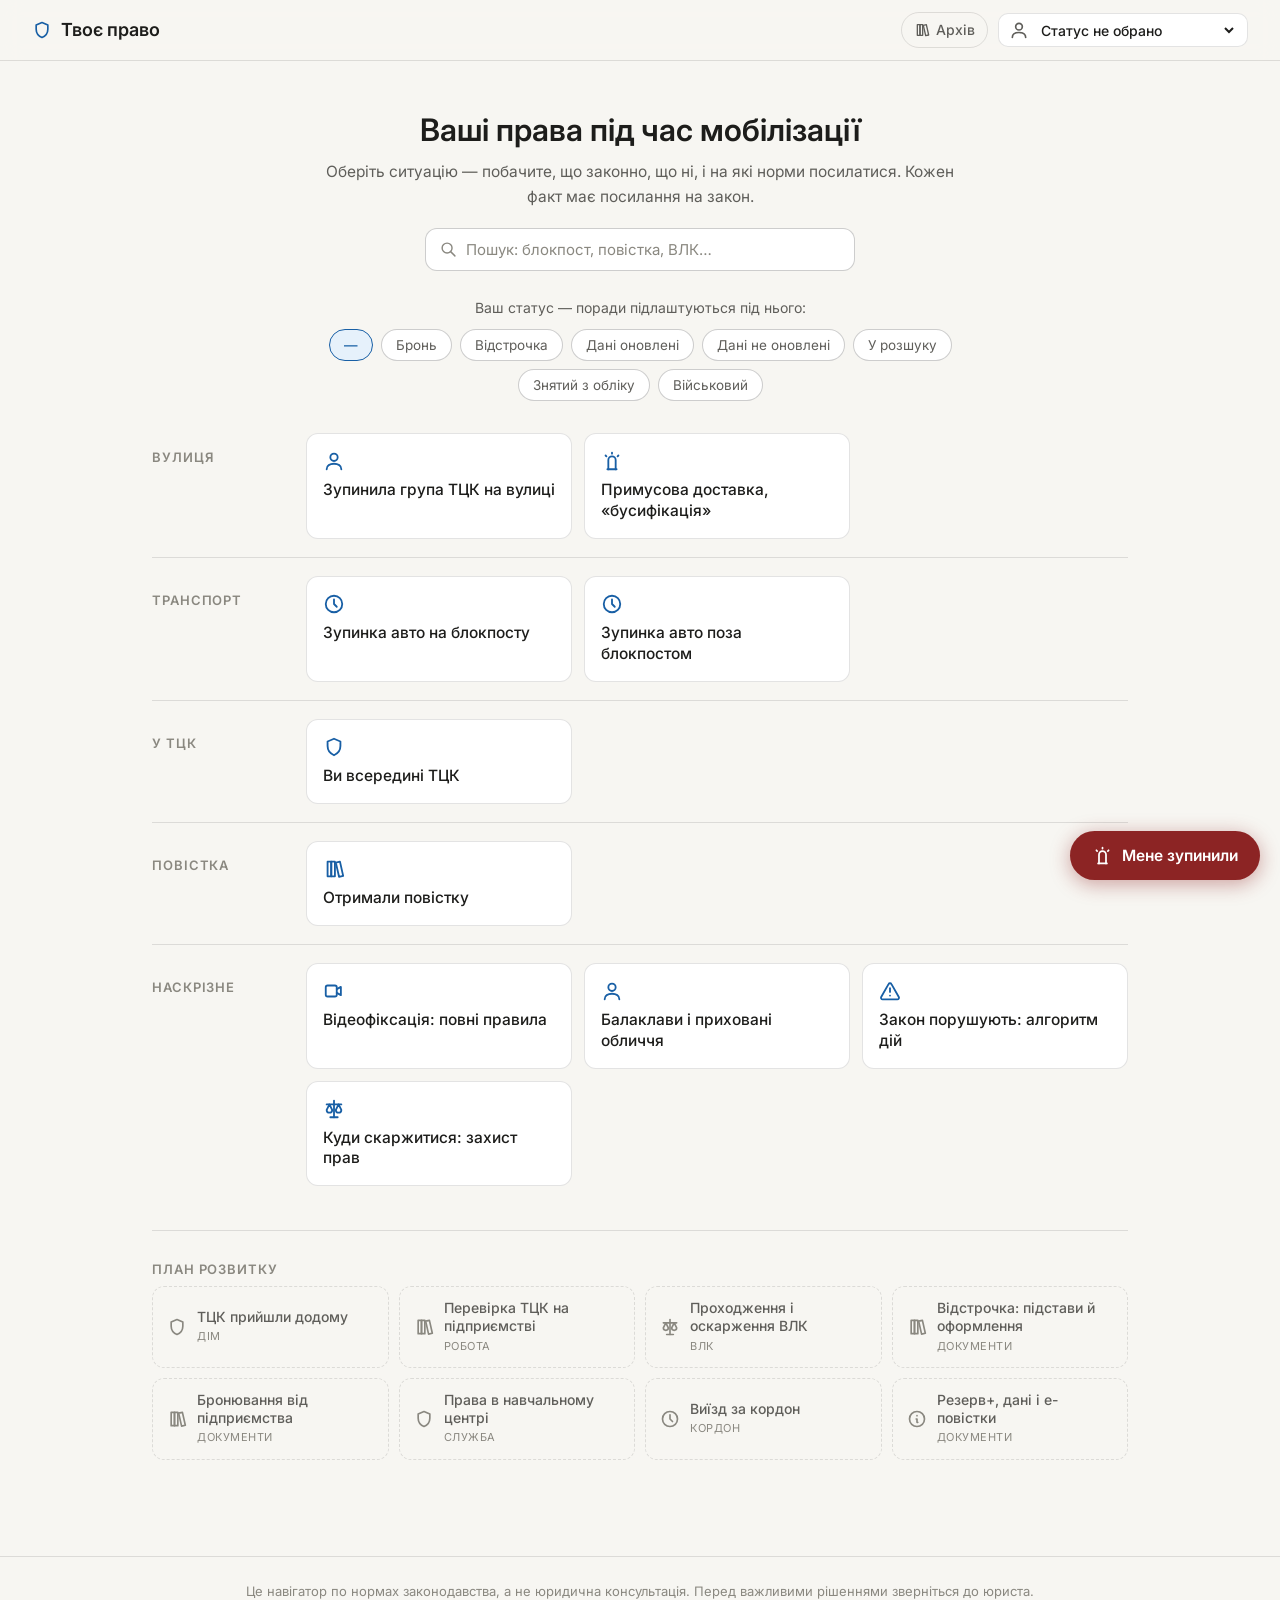
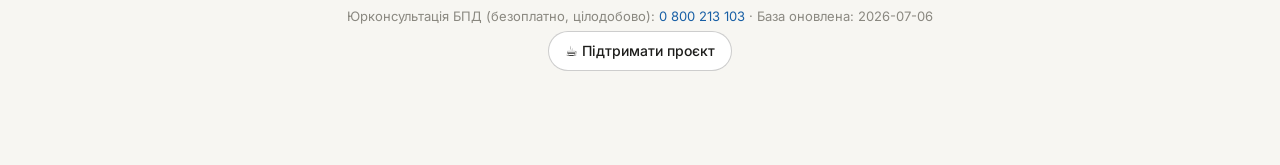
==== index.html @ 03605ffe "Add TCC-crimes / political-cases evidence archive New "Архів" section for documenting alleged TCC cr" ====
<!DOCTYPE html>
<html lang="uk">
<head>
<meta charset="UTF-8">
<meta name="viewport" content="width=device-width, initial-scale=1.0">
<title>Твоє право — ваші права під час мобілізації</title>
<meta name="description" content="Навігатор по правах під час мобілізації: що законно, що ні — з посиланнями на норми законодавства України.">
<link rel="canonical" href="https://tvoepravo.org.ua/">

<!-- Прев'ю для соцмереж (Threads, Telegram, Facebook) -->
<meta property="og:type" content="website">
<meta property="og:site_name" content="Твоє право">
<meta property="og:title" content="Твоє право — ваші права під час мобілізації">
<meta property="og:description" content="Що законно, а що ні під час мобілізації — з посиланнями на норми. Обери свою ситуацію.">
<meta property="og:url" content="https://tvoepravo.org.ua/">
<meta property="og:image" content="https://tvoepravo.org.ua/og-cover.png">
<meta property="og:locale" content="uk_UA">
<meta name="twitter:card" content="summary_large_image">
<meta name="twitter:title" content="Твоє право — ваші права під час мобілізації">
<meta name="twitter:description" content="Що законно, а що ні під час мобілізації — з посиланнями на норми. Обери свою ситуацію.">
<meta name="twitter:image" content="https://tvoepravo.org.ua/og-cover.png">

<meta name="theme-color" content="#f7f6f2" media="(prefers-color-scheme: light)">
<meta name="theme-color" content="#161614" media="(prefers-color-scheme: dark)">
<link rel="icon" href="data:image/svg+xml,%3Csvg xmlns='http://www.w3.org/2000/svg' viewBox='0 0 24 24' fill='none' stroke='%23185fa5' stroke-width='2' stroke-linecap='round' stroke-linejoin='round'%3E%3Cpath d='M12 3l7 3v5c0 5-3.5 8.5-7 10-3.5-1.5-7-5-7-10V6l7-3z'/%3E%3C/svg%3E">

<link rel="preconnect" href="https://fonts.googleapis.com">
<link rel="preconnect" href="https://fonts.gstatic.com" crossorigin>
<link href="https://fonts.googleapis.com/css2?family=Inter:wght@400;500;600&display=swap&subset=cyrillic" rel="stylesheet">
<link rel="stylesheet" href="css/styles.css">
</head>
<body>

<svg style="display:none" xmlns="http://www.w3.org/2000/svg">
  <symbol id="i-shield" viewBox="0 0 24 24" fill="none" stroke="currentColor" stroke-width="2" stroke-linecap="round" stroke-linejoin="round"><path d="M12 3l7 3v5c0 5-3.5 8.5-7 10-3.5-1.5-7-5-7-10V6l7-3z"/></symbol>
  <symbol id="i-video" viewBox="0 0 24 24" fill="none" stroke="currentColor" stroke-width="2" stroke-linecap="round" stroke-linejoin="round"><path d="M15 10l4.5-2.5v9L15 14"/><rect x="3" y="6" width="12" height="12" rx="2"/></symbol>
  <symbol id="i-alert" viewBox="0 0 24 24" fill="none" stroke="currentColor" stroke-width="2" stroke-linecap="round" stroke-linejoin="round"><path d="M12 9v4"/><path d="M10.4 4.5l-8 14a1.8 1.8 0 0 0 1.6 2.7h16a1.8 1.8 0 0 0 1.6-2.7l-8-14a1.8 1.8 0 0 0-3.2 0z"/><path d="M12 17h.01"/></symbol>
  <symbol id="i-check" viewBox="0 0 24 24" fill="none" stroke="currentColor" stroke-width="2.4" stroke-linecap="round" stroke-linejoin="round"><path d="M5 13l4 4L19 7"/></symbol>
  <symbol id="i-ban" viewBox="0 0 24 24" fill="none" stroke="currentColor" stroke-width="2" stroke-linecap="round" stroke-linejoin="round"><circle cx="12" cy="12" r="9"/><path d="M5.6 5.6l12.8 12.8"/></symbol>
  <symbol id="i-phone" viewBox="0 0 24 24" fill="none" stroke="currentColor" stroke-width="2" stroke-linecap="round" stroke-linejoin="round"><path d="M5 4h4l2 5-2.5 1.5a11 11 0 0 0 5 5L15 13l5 2v4a2 2 0 0 1-2 2A16 16 0 0 1 3 6a2 2 0 0 1 2-2"/></symbol>
  <symbol id="i-search" viewBox="0 0 24 24" fill="none" stroke="currentColor" stroke-width="2" stroke-linecap="round" stroke-linejoin="round"><circle cx="10" cy="10" r="7"/><path d="M21 21l-6-6"/></symbol>
  <symbol id="i-external" viewBox="0 0 24 24" fill="none" stroke="currentColor" stroke-width="2" stroke-linecap="round" stroke-linejoin="round"><path d="M11 7H6a2 2 0 0 0-2 2v9a2 2 0 0 0 2 2h9a2 2 0 0 0 2-2v-5"/><path d="M10 14L20 4"/><path d="M15 4h5v5"/></symbol>
  <symbol id="i-back" viewBox="0 0 24 24" fill="none" stroke="currentColor" stroke-width="2" stroke-linecap="round" stroke-linejoin="round"><path d="M15 6l-6 6 6 6"/></symbol>
  <symbol id="i-scale" viewBox="0 0 24 24" fill="none" stroke="currentColor" stroke-width="2" stroke-linecap="round" stroke-linejoin="round"><path d="M12 3v18"/><path d="M8 21h8"/><path d="M4 7h16"/><path d="M7 7l-3 6a3 3 0 0 0 6 0L7 7z"/><path d="M17 7l-3 6a3 3 0 0 0 6 0l-3-6z"/></symbol>
  <symbol id="i-books" viewBox="0 0 24 24" fill="none" stroke="currentColor" stroke-width="2" stroke-linecap="round" stroke-linejoin="round"><path d="M5 4h4v16H5z"/><path d="M9 4h4v16H9z"/><path d="M14 5l4.5-1 3.5 15.5-4.5 1z"/></symbol>
  <symbol id="i-siren" viewBox="0 0 24 24" fill="none" stroke="currentColor" stroke-width="2" stroke-linecap="round" stroke-linejoin="round"><path d="M7 21h10"/><path d="M8 21V11a4 4 0 0 1 8 0v10"/><path d="M12 3v1"/><path d="M5 6l.9.9"/><path d="M19 6l-.9.9"/></symbol>
  <symbol id="i-user" viewBox="0 0 24 24" fill="none" stroke="currentColor" stroke-width="2" stroke-linecap="round" stroke-linejoin="round"><circle cx="12" cy="8" r="4"/><path d="M4 21c0-4 3.6-6 8-6s8 2 8 6"/></symbol>
  <symbol id="i-clock" viewBox="0 0 24 24" fill="none" stroke="currentColor" stroke-width="2" stroke-linecap="round" stroke-linejoin="round"><circle cx="12" cy="12" r="9"/><path d="M12 7v5l3 3"/></symbol>
  <symbol id="i-info" viewBox="0 0 24 24" fill="none" stroke="currentColor" stroke-width="2" stroke-linecap="round" stroke-linejoin="round"><circle cx="12" cy="12" r="9"/><path d="M12 8h.01"/><path d="M11 12h1v4h1"/></symbol>
  <symbol id="i-link" viewBox="0 0 24 24" fill="none" stroke="currentColor" stroke-width="2" stroke-linecap="round" stroke-linejoin="round"><path d="M9 15l6-6"/><path d="M11 6l1-1a4 4 0 0 1 6 6l-1 1"/><path d="M13 18l-1 1a4 4 0 0 1-6-6l1-1"/></symbol>
  <symbol id="i-lock" viewBox="0 0 24 24" fill="none" stroke="currentColor" stroke-width="2" stroke-linecap="round" stroke-linejoin="round"><rect x="5" y="11" width="14" height="10" rx="2"/><path d="M8 11V7a4 4 0 0 1 8 0v4"/></symbol>
</svg>

<header class="site-header">
  <a class="brand" href="#/">
    <svg class="icon accent"><use href="#i-shield"/></svg>
    <span>Твоє право</span>
  </a>
  <div class="header-controls">
    <a class="header-link" href="#/archive" title="Архів злочинів ТЦК і політичних справ">
      <svg class="icon"><use href="#i-books"/></svg>
      <span>Архів</span>
    </a>
    <label class="status-picker" title="Ваш статус впливає на поради">
      <svg class="icon"><use href="#i-user"/></svg>
      <select id="status-select" aria-label="Ваш статус"></select>
    </label>
  </div>
</header>

<main id="app" class="layout"></main>

<button id="panic-btn" class="panic-fab" aria-label="Мене зупинили зараз">
  <svg class="icon"><use href="#i-siren"/></svg>
  <span>Мене зупинили</span>
</button>

<div id="panic-overlay" class="panic-overlay" hidden></div>

<footer class="site-footer">
  <p>Це навігатор по нормах законодавства, а не юридична консультація. Перед важливими рішеннями зверніться до юриста.</p>
  <p>Юрконсультація БПД (безоплатно, цілодобово): <a href="tel:0800213103">0 800 213 103</a> · База оновлена: <span id="db-date"></span></p>
  <p class="footer-support">
    <a id="support-link" class="support-btn" href="#" target="_blank" rel="noopener" hidden>☕ Підтримати проєкт</a>
  </p>
</footer>

<script src="js/data.js"></script>
<script src="js/archive-data.js"></script>
<script src="js/archive.js"></script>
<script src="js/app.js"></script>
</body>
</html>
---- css/styles.css ----
/* ============ Токени ============ */
:root {
  --bg: #f7f6f2;
  --surface: #ffffff;
  --surface-2: #f1efe8;
  --text: #1d1d1b;
  --text-2: #5f5e5a;
  --muted: #8a8880;
  --border: rgba(29, 29, 27, 0.12);
  --border-strong: rgba(29, 29, 27, 0.22);

  --accent: #185fa5;
  --accent-bg: #e6f1fb;
  --accent-border: #b5d4f4;

  --ok: #0f6e56;
  --ok-bg: #e1f5ee;
  --ok-border: #9fe1cb;

  --danger: #a32d2d;
  --danger-strong: #8c2424;
  --danger-bg: #fcebeb;
  --danger-border: #f7c1c1;

  --warn: #854f0b;
  --warn-bg: #faeeda;
  --warn-border: #fac775;

  --radius: 12px;
  --radius-sm: 8px;
  --font: "Inter", -apple-system, "Segoe UI", system-ui, sans-serif;
  --mono: ui-monospace, "Cascadia Code", Consolas, monospace;
  --shadow: 0 1px 2px rgba(29,29,27,.05), 0 4px 16px rgba(29,29,27,.06);
}

@media (prefers-color-scheme: dark) {
  :root {
    --bg: #161614;
    --surface: #1f1f1d;
    --surface-2: #292927;
    --text: #f0efeb;
    --text-2: #b4b2a9;
    --muted: #8a8880;
    --border: rgba(240, 239, 235, 0.13);
    --border-strong: rgba(240, 239, 235, 0.26);

    --accent: #85b7eb;
    --accent-bg: #10375c;
    --accent-border: #185fa5;

    --ok: #9fe1cb;
    --ok-bg: #0b3e33;
    --ok-border: #0f6e56;

    --danger: #f0a3a3;
    --danger-strong: #f0baba;
    --danger-bg: #451818;
    --danger-border: #793030;

    --warn: #fac775;
    --warn-bg: #42300e;
    --warn-border: #854f0b;
    --shadow: none;
  }
}

* { box-sizing: border-box; }
html { scroll-behavior: smooth; }
body {
  margin: 0;
  background: var(--bg);
  color: var(--text);
  font-family: var(--font);
  font-size: 16px;
  line-height: 1.6;
  -webkit-font-smoothing: antialiased;
}
a { color: var(--accent); text-decoration: none; }
a:hover { text-decoration: underline; }
.icon { width: 20px; height: 20px; flex-shrink: 0; }
.icon.accent { color: var(--accent); }

/* ============ Шапка ============ */
.site-header {
  position: sticky; top: 0; z-index: 40;
  display: flex; align-items: center; justify-content: space-between; gap: 12px;
  padding: 12px clamp(16px, 4vw, 32px);
  background: color-mix(in srgb, var(--bg) 88%, transparent);
  backdrop-filter: blur(10px);
  border-bottom: 1px solid var(--border);
}
.brand {
  display: flex; align-items: center; gap: 9px;
  font-weight: 600; font-size: 18px; color: var(--text);
}
.brand:hover { text-decoration: none; }
.header-controls { display: flex; align-items: center; gap: 10px; }
.status-picker {
  display: flex; align-items: center; gap: 8px;
  border: 1px solid var(--border); border-radius: 10px;
  padding: 6px 10px; background: var(--surface);
  color: var(--text-2);
}
.status-picker select {
  border: none; background: transparent; color: var(--text);
  font-family: var(--font); font-size: 14px; font-weight: 500;
  outline: none; cursor: pointer; max-width: 200px;
}

/* ============ Розмітка ============ */
.layout {
  max-width: 1040px; margin: 0 auto;
  padding: 24px clamp(16px, 4vw, 32px) 96px;
}
.with-sidebar {
  display: grid; grid-template-columns: 240px minmax(0, 760px);
  gap: 36px; align-items: start; justify-content: center;
}
@media (max-width: 860px) {
  .with-sidebar { grid-template-columns: 1fr; gap: 16px; }
  .sidebar { display: none; }
}

/* ============ Бічна навігація ============ */
.sidebar { position: sticky; top: 76px; }
.nav-group { margin-bottom: 14px; }
.nav-group-title {
  font-size: 12px; font-weight: 600; text-transform: uppercase;
  letter-spacing: .06em; color: var(--muted); margin: 0 0 4px; padding: 0 10px;
}
.nav-item {
  display: flex; align-items: center; gap: 8px;
  padding: 7px 10px; border-radius: var(--radius-sm);
  font-size: 14px; color: var(--text-2); cursor: pointer;
}
.nav-item:hover { background: var(--surface); text-decoration: none; }
.nav-item.active { background: var(--accent-bg); color: var(--accent); font-weight: 500; }
.nav-item.stub { opacity: .55; }
.nav-item .soon {
  margin-left: auto; font-size: 10px; font-weight: 600; letter-spacing: .04em;
  color: var(--muted); border: 1px solid var(--border); border-radius: 6px; padding: 1px 5px;
}

/* ============ Головна ============ */
.hero { text-align: center; padding: 26px 0 4px; max-width: 640px; margin: 0 auto; }
.hero h1 { font-size: clamp(24px, 3vw, 31px); font-weight: 600; line-height: 1.25; margin: 0 0 10px; }
.hero p { color: var(--text-2); margin: 0 0 18px; font-size: 15.5px; }
.hero .search-box {
  display: flex; align-items: center; gap: 9px;
  max-width: 430px; margin: 0 auto;
  border: 1px solid var(--border-strong); border-radius: 12px;
  background: var(--surface); padding: 2px 4px 2px 14px;
}
.hero .search-box:focus-within { border-color: var(--accent); }
.hero .search-box svg { color: var(--muted); width: 17px; height: 17px; }
.hero input {
  flex: 1; border: none; background: transparent; outline: none;
  font-family: var(--font); font-size: 15px; color: var(--text); padding: 9px 0;
}
.hero input::placeholder { color: var(--muted); }

.status-onboard {
  max-width: 640px; margin: 22px auto 0; text-align: center;
}
.status-onboard p { font-size: 14px; color: var(--text-2); margin: 0 0 10px; }
.chips { display: flex; flex-wrap: wrap; gap: 8px; justify-content: center; }
.chip {
  border: 1px solid var(--border-strong); border-radius: 999px;
  background: var(--surface); color: var(--text-2);
  font-family: var(--font); font-size: 13.5px; padding: 7px 14px; cursor: pointer;
}
.chip:hover { border-color: var(--accent); color: var(--accent); }
.chip.active { background: var(--accent-bg); border-color: var(--accent); color: var(--accent); font-weight: 500; }

.expert-slot {
  display: flex; align-items: center; gap: 14px;
  max-width: 640px; margin: 22px auto 0;
  border: 1px dashed var(--border-strong); border-radius: var(--radius);
  padding: 14px 16px; background: var(--surface);
}
.expert-avatar {
  width: 44px; height: 44px; border-radius: 50%;
  background: var(--surface-2); color: var(--muted);
  display: flex; align-items: center; justify-content: center; flex-shrink: 0;
}
.expert-avatar .icon { width: 24px; height: 24px; }
.expert-role { margin: 0; font-size: 14px; font-weight: 600; color: var(--text); }
.expert-hint { margin: 2px 0 0; font-size: 13px; color: var(--muted); }
article > .expert-slot { margin: 0 0 20px; max-width: none; }

.groups { margin-top: 32px; }
.group-block { margin-bottom: 26px; }
.group-block h2 {
  font-size: 13px; font-weight: 600; text-transform: uppercase;
  letter-spacing: .07em; color: var(--muted); margin: 0 0 10px;
}
.cards { display: grid; grid-template-columns: repeat(auto-fill, minmax(240px, 1fr)); gap: 12px; }
@media (min-width: 861px) {
  .group-block {
    display: grid; grid-template-columns: 130px minmax(0, 1fr);
    gap: 0 24px; align-items: start; margin-bottom: 18px;
    padding-top: 18px; border-top: 1px solid var(--border);
  }
  .groups .group-block:first-child { border-top: none; padding-top: 0; }
  .group-block h2 { margin: 14px 0 0; }
  .cards { grid-template-columns: repeat(3, 1fr); }
}
.sit-card {
  display: flex; flex-direction: column; gap: 8px;
  background: var(--surface); border: 1px solid var(--border);
  border-radius: var(--radius); padding: 16px; cursor: pointer;
  color: var(--text); transition: border-color .15s, transform .15s;
}
.sit-card:hover { border-color: var(--accent); text-decoration: none; transform: translateY(-1px); }
.sit-card .icon { color: var(--accent); width: 22px; height: 22px; }
.sit-card h3 { font-size: 15.5px; font-weight: 500; margin: 0; line-height: 1.35; }
.sit-card .meta { font-size: 12px; color: var(--muted); display: flex; align-items: center; gap: 6px; }
.sit-card.stub { opacity: .6; }
.sit-card.stub:hover { border-color: var(--border-strong); transform: none; }

.roadmap {
  margin-top: 44px; padding-top: 28px;
  border-top: 1px solid var(--border);
}
.roadmap > h2 {
  font-size: 13px; font-weight: 600; text-transform: uppercase;
  letter-spacing: .07em; color: var(--muted); margin: 0 0 6px;
}
.roadmap-sub { font-size: 14px; color: var(--text-2); margin: 0 0 16px; max-width: 640px; }
.roadmap-grid { display: grid; grid-template-columns: repeat(auto-fill, minmax(230px, 1fr)); gap: 10px; }
.roadmap-item {
  display: flex; align-items: center; gap: 10px;
  border: 1px dashed var(--border); border-radius: var(--radius);
  padding: 12px 14px; background: transparent;
}
.roadmap-item .icon { width: 20px; height: 20px; color: var(--muted); flex-shrink: 0; }
.roadmap-title { margin: 0; font-size: 14px; font-weight: 500; color: var(--text-2); line-height: 1.3; }
.roadmap-group {
  margin: 2px 0 0; font-size: 11px; text-transform: uppercase; letter-spacing: .05em; color: var(--muted);
}

/* ============ Сторінка ситуації ============ */
.crumbs { font-size: 13px; color: var(--muted); margin-bottom: 8px; display: flex; align-items: center; gap: 6px; }
.crumbs a { color: var(--muted); display: inline-flex; align-items: center; gap: 4px; }
.sit-head h1 { font-size: clamp(22px, 3.5vw, 30px); font-weight: 600; margin: 0 0 8px; line-height: 1.25; }
.badges { display: flex; flex-wrap: wrap; gap: 8px; margin-bottom: 16px; }
.badge {
  font-size: 12px; font-weight: 500; border-radius: 999px; padding: 3px 10px;
  display: inline-flex; align-items: center; gap: 5px;
}
.badge svg { width: 13px; height: 13px; }
.badge.ok { background: var(--ok-bg); color: var(--ok); }
.badge.warn { background: var(--warn-bg); color: var(--warn); }
.badge.neutral { background: var(--surface-2); color: var(--text-2); }
.intro { color: var(--text-2); font-size: 16px; margin: 0 0 20px; max-width: 720px; }

.status-row { margin-bottom: 8px; }
.status-row .label { font-size: 13px; color: var(--muted); margin: 0 0 8px; }
.status-row .chips { justify-content: flex-start; }
.status-alert {
  border-radius: var(--radius); padding: 13px 16px; margin: 14px 0 22px;
  font-size: 14.5px; line-height: 1.55;
  display: flex; gap: 10px; align-items: flex-start;
}
.status-alert svg { width: 19px; height: 19px; margin-top: 2px; flex-shrink: 0; }
.status-alert.ok { background: var(--ok-bg); color: var(--ok); }
.status-alert.info { background: var(--accent-bg); color: var(--accent); }
.status-alert.warning { background: var(--warn-bg); color: var(--warn); }
.status-alert.danger { background: var(--danger-bg); color: var(--danger); }

.two-col { display: grid; grid-template-columns: repeat(auto-fit, minmax(300px, 1fr)); gap: 16px; margin-bottom: 20px; }
.law-card { border-radius: var(--radius); overflow: hidden; border: 1px solid var(--border); background: var(--surface); }
.law-card.legal { border-color: var(--ok-border); }
.law-card.illegal { border-color: var(--danger-border); }
.law-card > header {
  display: flex; align-items: center; gap: 8px;
  padding: 11px 16px; font-weight: 600; font-size: 15px;
}
.law-card.legal > header { background: var(--ok-bg); color: var(--ok); }
.law-card.illegal > header { background: var(--danger-bg); color: var(--danger); }
.law-card ul { list-style: none; margin: 0; padding: 6px 16px 14px; }
.law-card li { padding: 9px 0; border-bottom: 1px solid var(--border); font-size: 14.5px; line-height: 1.55; }
.law-card li:last-child { border-bottom: none; }
.norm-ref {
  display: inline-block; font-family: var(--mono); font-size: 11.5px;
  background: var(--surface-2); color: var(--text-2);
  border-radius: 6px; padding: 1px 7px; margin: 2px 4px 0 0;
  white-space: nowrap; cursor: pointer; border: none;
}
.norm-ref:hover { color: var(--accent); text-decoration: none; }

.section { margin: 26px 0; }
.section > h2 {
  display: flex; align-items: center; gap: 8px;
  font-size: 18px; font-weight: 600; margin: 0 0 12px;
}
.section > h2 svg { color: var(--accent); }

.rights-list { list-style: none; margin: 0; padding: 0; }
.rights-list li {
  display: flex; gap: 10px; align-items: flex-start;
  padding: 9px 0; font-size: 14.5px; line-height: 1.55; border-bottom: 1px solid var(--border);
}
.rights-list li:last-child { border-bottom: none; }
.rights-list svg { width: 17px; height: 17px; color: var(--ok); margin-top: 3px; flex-shrink: 0; }

.viol-list { display: flex; flex-direction: column; gap: 10px; }
.viol-row {
  background: var(--surface); border: 1px solid var(--border);
  border-left: 3px solid var(--danger); border-radius: 0 var(--radius) var(--radius) 0;
  padding: 12px 16px;
}
.viol-if { margin: 0; font-size: 13.5px; font-weight: 600; color: var(--danger); }
.viol-do { margin: 4px 0 0; font-size: 14.5px; line-height: 1.55; color: var(--text); }

.video-grid { display: grid; grid-template-columns: repeat(auto-fit, minmax(280px, 1fr)); gap: 12px; }
.video-box { border-radius: var(--radius); padding: 14px 16px; font-size: 14px; }
.video-box.can { background: var(--ok-bg); }
.video-box.cant { background: var(--danger-bg); }
.video-box h3 { margin: 0 0 6px; font-size: 13.5px; font-weight: 600; }
.video-box.can h3 { color: var(--ok); }
.video-box.cant h3 { color: var(--danger); }
.video-box ul { margin: 0; padding-left: 18px; }
.video-box.can li { color: var(--ok); }
.video-box.cant li { color: var(--danger); }
.video-box li { margin: 4px 0; line-height: 1.5; }

.steps { display: flex; flex-direction: column; gap: 10px; counter-reset: step; }
.step {
  display: flex; gap: 14px; align-items: flex-start;
  background: var(--surface); border: 1px solid var(--border);
  border-radius: var(--radius); padding: 14px 16px;
}
.step .num {
  counter-increment: step;
  width: 30px; height: 30px; border-radius: 50%;
  background: var(--accent-bg); color: var(--accent);
  display: flex; align-items: center; justify-content: center;
  font-weight: 600; font-size: 15px; flex-shrink: 0;
}
.step .num::before { content: counter(step); }
.step h3 { margin: 0; font-size: 15px; font-weight: 500; }
.step p { margin: 3px 0 0; font-size: 13.5px; color: var(--text-2); line-height: 1.5; }

.norms-table { border: 1px solid var(--border); border-radius: var(--radius); overflow: hidden; background: var(--surface); }
.norm-row {
  display: flex; align-items: flex-start; gap: 12px;
  padding: 12px 16px; border-bottom: 1px solid var(--border);
}
.norm-row:last-child { border-bottom: none; }
.norm-row .norm-main { flex: 1; min-width: 0; }
.norm-row .norm-title { font-size: 14px; font-weight: 500; margin: 0; }
.norm-row .norm-title a { color: var(--text); }
.norm-row .norm-title a:hover { color: var(--accent); }
.norm-row .norm-about { font-size: 13px; color: var(--text-2); margin: 2px 0 0; }
.norm-row .vol {
  font-size: 11px; font-weight: 600; border-radius: 6px; padding: 2px 8px; white-space: nowrap; margin-top: 2px;
}
.vol.low { background: var(--ok-bg); color: var(--ok); }
.vol.medium { background: var(--warn-bg); color: var(--warn); }
.vol.high { background: var(--danger-bg); color: var(--danger); }
.norm-row .ext { color: var(--muted); margin-top: 4px; }
.norm-row .ext svg { width: 15px; height: 15px; }

.stub-page { text-align: center; padding: 60px 16px; max-width: 480px; margin: 0 auto; }
.stub-page .icon { width: 40px; height: 40px; color: var(--muted); margin-bottom: 12px; }
.stub-page h1 { font-size: 24px; margin: 0 0 10px; }
.stub-page p { color: var(--text-2); }

/* ============ Паніка ============ */
.panic-fab {
  position: fixed; bottom: 20px; right: 20px; z-index: 50;
  display: flex; align-items: center; gap: 9px;
  background: var(--danger-strong); color: #fff;
  border: none; border-radius: 999px;
  padding: 14px 22px; font-family: var(--font);
  font-size: 15.5px; font-weight: 600; cursor: pointer;
  box-shadow: 0 4px 20px rgba(139, 30, 30, .4);
}
.panic-fab:active { transform: scale(.97); }
.panic-fab .icon { width: 21px; height: 21px; }
@media (max-width: 640px) {
  .panic-fab { left: 16px; right: 16px; justify-content: center; padding: 16px; font-size: 17px; }
}

.panic-overlay {
  position: fixed; inset: 0; z-index: 100;
  background: var(--bg); overflow-y: auto;
}
.panic-inner { max-width: 560px; margin: 0 auto; padding: 0 16px 40px; }
.panic-header {
  position: sticky; top: 0; background: var(--danger-bg);
  margin: 0 -16px; padding: 16px 20px;
  display: flex; align-items: center; justify-content: space-between;
  border-bottom: 1px solid var(--danger-border);
}
.panic-header h1 {
  margin: 0; font-size: 20px; font-weight: 600; color: var(--danger);
  display: flex; align-items: center; gap: 10px;
}
.panic-close {
  border: none; background: transparent; color: var(--danger);
  cursor: pointer; padding: 6px; border-radius: 8px; display: flex;
  font-size: 22px; line-height: 1; font-family: var(--font);
}
.panic-steps { margin-top: 16px; display: flex; flex-direction: column; gap: 12px; }
.panic-step {
  display: flex; gap: 14px; align-items: flex-start;
  background: var(--surface); border: 1px solid var(--border);
  border-radius: 16px; padding: 18px;
}
.panic-step .num {
  width: 36px; height: 36px; border-radius: 50%;
  background: var(--accent-bg); color: var(--accent);
  display: flex; align-items: center; justify-content: center;
  font-weight: 600; font-size: 17px; flex-shrink: 0;
}
.panic-step h2 { margin: 0; font-size: 17px; font-weight: 600; display: flex; align-items: center; gap: 8px; }
.panic-step h2 svg { width: 19px; height: 19px; color: var(--accent); }
.panic-step p { margin: 5px 0 0; font-size: 14.5px; color: var(--text-2); line-height: 1.5; }
.panic-status { border-radius: 14px; padding: 14px 16px; margin-top: 14px; font-size: 14.5px; line-height: 1.55; }
.panic-status strong { display: block; font-size: 13px; margin-bottom: 3px; }
.panic-status.ok { background: var(--ok-bg); color: var(--ok); }
.panic-status.info { background: var(--accent-bg); color: var(--accent); }
.panic-status.warning { background: var(--warn-bg); color: var(--warn); }
.panic-status.danger { background: var(--danger-bg); color: var(--danger); }
.panic-call {
  display: flex; align-items: center; justify-content: center; gap: 12px;
  background: var(--text); color: var(--bg);
  border-radius: 16px; padding: 16px; margin-top: 16px;
}
.panic-call:hover { text-decoration: none; opacity: .92; }
.panic-call .icon { width: 24px; height: 24px; }
.panic-call .small { font-size: 12.5px; opacity: .75; display: block; }
.panic-call .big { font-size: 19px; font-weight: 600; }
.panic-more { display: block; text-align: center; margin-top: 18px; font-size: 15px; }

/* ============ Підвал ============ */
.site-footer {
  border-top: 1px solid var(--border);
  padding: 20px clamp(16px, 4vw, 32px) 90px;
  font-size: 13px; color: var(--muted); text-align: center;
}
.site-footer p { margin: 4px 0; }
.footer-support { margin-top: 12px; }
.support-btn {
  display: inline-flex; align-items: center; gap: 7px;
  border: 1px solid var(--border-strong); border-radius: 999px;
  padding: 8px 16px; font-size: 14px; font-weight: 500;
  color: var(--text); background: var(--surface);
}
.support-btn:hover { border-color: var(--accent); color: var(--accent); text-decoration: none; }
.support-btn[hidden] { display: none; }

/* ============ Архів ============ */
.header-link {
  display: inline-flex; align-items: center; gap: 6px;
  font-size: 14px; font-weight: 500; color: var(--text-2);
  border: 1px solid var(--border); border-radius: 999px; padding: 6px 12px;
}
.header-link:hover { border-color: var(--accent); color: var(--accent); text-decoration: none; }
.header-link svg { width: 16px; height: 16px; }

.arc-hero { max-width: 760px; margin: 6px auto 8px; text-align: center; padding: 10px 0; }
.arc-hero.compact { text-align: left; margin: 6px 0 8px; }
.arc-kicker {
  display: inline-flex; align-items: center; gap: 7px;
  font-size: 12.5px; font-weight: 600; letter-spacing: .02em; text-transform: uppercase;
  color: var(--accent); background: var(--accent-bg); border: 1px solid var(--accent-border);
  border-radius: 999px; padding: 5px 12px; margin-bottom: 14px;
}
.arc-kicker svg { width: 15px; height: 15px; }
.arc-hero h1 { font-size: clamp(23px, 3vw, 32px); font-weight: 600; line-height: 1.22; margin: 0 0 12px; }
.arc-lead { color: var(--text-2); font-size: 15.5px; margin: 0 auto 18px; max-width: 640px; }
.arc-hero-actions { display: flex; gap: 10px; justify-content: center; flex-wrap: wrap; margin-bottom: 12px; }
.arc-hero.compact .arc-lead { margin-left: 0; }
.arc-count { font-size: 14px; color: var(--muted); }

.arc-btn {
  display: inline-flex; align-items: center; gap: 8px;
  border-radius: 10px; padding: 11px 18px; font-size: 15px; font-weight: 500;
  border: 1px solid var(--border-strong); background: var(--surface); color: var(--text);
  cursor: pointer;
}
.arc-btn svg { width: 17px; height: 17px; }
.arc-btn:hover { text-decoration: none; }
.arc-btn.primary { background: var(--accent); border-color: var(--accent); color: #fff; }
.arc-btn.primary:hover { filter: brightness(1.06); }
.arc-btn.ghost:hover { border-color: var(--accent); color: var(--accent); }
.arc-btn.small { padding: 7px 12px; font-size: 13.5px; }
.arc-btn.big { width: 100%; justify-content: center; padding: 14px; font-size: 16px; margin-top: 6px; }

.arc-section { margin: 28px 0; }
.arc-section > h2 { display: flex; align-items: center; gap: 8px; font-size: 19px; font-weight: 600; margin: 0 0 6px; }
.arc-section > h2 svg { width: 20px; height: 20px; color: var(--accent); }
.arc-section-lead { color: var(--text-2); margin: 0 0 14px; font-size: 14.5px; }

.arc-courts { display: grid; grid-template-columns: repeat(auto-fit, minmax(280px, 1fr)); gap: 14px; }
.arc-court { border: 1px solid var(--border); border-radius: var(--radius); background: var(--surface); padding: 16px; }
.arc-court h3 { margin: 0 0 4px; font-size: 16px; font-weight: 600; }
.arc-court-seat { display: flex; align-items: center; gap: 6px; font-size: 13px; color: var(--muted); margin: 0 0 8px; }
.arc-court-seat svg { width: 14px; height: 14px; }
.arc-court p { font-size: 14px; color: var(--text-2); margin: 0 0 8px; }
.arc-court-arts { margin: 0 0 8px; padding-left: 18px; font-size: 13.5px; color: var(--text-2); }
.arc-court-arts li { margin: 2px 0; }
.arc-court-note { font-size: 12.5px; color: var(--muted); border-top: 1px solid var(--border); padding-top: 8px; }

.arc-principles { display: grid; grid-template-columns: repeat(auto-fit, minmax(240px, 1fr)); gap: 12px; }
.arc-principle { display: flex; gap: 10px; border: 1px solid var(--border); border-radius: var(--radius); background: var(--surface); padding: 14px; }
.arc-principle svg { width: 20px; height: 20px; color: var(--accent); flex-shrink: 0; margin-top: 2px; }
.arc-principle strong { display: block; font-size: 14.5px; margin-bottom: 3px; }
.arc-principle p { font-size: 13px; color: var(--text-2); margin: 0; }

.arc-section .search-box {
  display: flex; align-items: center; gap: 9px; margin: 0 0 10px;
  border: 1px solid var(--border-strong); border-radius: 12px;
  background: var(--surface); padding: 2px 4px 2px 14px;
}
.arc-section .search-box:focus-within { border-color: var(--accent); }
.arc-section .search-box svg { color: var(--muted); width: 17px; height: 17px; }
.arc-section .search-box input {
  flex: 1; border: none; background: transparent; outline: none;
  font-family: var(--font); font-size: 15px; color: var(--text); padding: 10px 0;
}
.arc-filters { display: flex; gap: 10px; flex-wrap: wrap; margin-bottom: 14px; }
.arc-filters select, .arc-form select, .arc-form input, .arc-form textarea {
  font-family: var(--font); font-size: 14.5px; color: var(--text);
  background: var(--surface); border: 1px solid var(--border-strong); border-radius: 9px; padding: 9px 11px;
}
.arc-filters select { flex: 1; min-width: 150px; }

.arc-list { display: flex; flex-direction: column; gap: 8px; }
.arc-row {
  display: flex; align-items: center; gap: 12px;
  border: 1px solid var(--border); border-radius: var(--radius); background: var(--surface); padding: 12px 14px;
}
.arc-row:hover { border-color: var(--accent); text-decoration: none; }
.arc-row.is-example { opacity: .72; border-style: dashed; }
.arc-row-icon svg { width: 22px; height: 22px; color: var(--accent); }
.arc-row-main { flex: 1; min-width: 0; }
.arc-row-title { margin: 0 0 2px; font-size: 15px; font-weight: 500; color: var(--text); }
.arc-row-meta { margin: 0; font-size: 12.5px; color: var(--muted); }
.arc-row-ev { display: flex; align-items: center; gap: 4px; font-size: 13px; color: var(--text-2); }
.arc-row-ev svg { width: 15px; height: 15px; }
.arc-empty { color: var(--text-2); font-size: 14.5px; display: flex; align-items: center; gap: 8px; }
.arc-empty svg { width: 18px; height: 18px; color: var(--muted); }

.arc-badge {
  font-size: 10.5px; font-weight: 600; letter-spacing: .03em; text-transform: uppercase;
  background: var(--warn-bg); color: var(--warn); border-radius: 5px; padding: 1px 6px; vertical-align: middle;
}
.arc-badge.neutral { background: var(--surface-2); color: var(--text-2); text-transform: none; letter-spacing: 0; }

.arc-ev-list { display: flex; flex-direction: column; gap: 10px; }
.arc-ev { border: 1px solid var(--border); border-radius: var(--radius); background: var(--surface); padding: 12px 14px; }
.arc-ev-head { display: flex; align-items: center; gap: 7px; font-weight: 500; font-size: 14px; margin-bottom: 6px; }
.arc-ev-head svg { width: 16px; height: 16px; color: var(--accent); }
.arc-ev p { margin: 4px 0; font-size: 13.5px; }
.arc-hash { font-family: var(--mono); font-size: 12px !important; color: var(--muted); display: flex; align-items: center; gap: 5px; }
.arc-hash svg { width: 13px; height: 13px; }
.arc-muted { color: var(--muted); }

.arc-form { max-width: 640px; }
.arc-fs { border: 1px solid var(--border); border-radius: var(--radius); background: var(--surface); padding: 14px 16px; margin: 0 0 14px; }
.arc-fs > legend { font-weight: 600; font-size: 14.5px; padding: 0 6px; color: var(--accent); }
.arc-fs label { display: block; font-size: 13.5px; color: var(--text-2); margin: 10px 0 0; }
.arc-fs label:first-of-type { margin-top: 4px; }
.arc-form select, .arc-form input[type="url"], .arc-form input[type="text"], .arc-form input[type="date"], .arc-form textarea {
  display: block; width: 100%; margin-top: 5px;
}
.arc-form textarea { resize: vertical; line-height: 1.5; }
.arc-two { display: grid; grid-template-columns: 1fr 1fr; gap: 12px; }
.arc-check-inline { display: flex !important; align-items: flex-start; gap: 8px; font-size: 13.5px; color: var(--text-2); margin-top: 12px !important; }
.arc-check-inline input { width: auto !important; margin: 2px 0 0 !important; flex-shrink: 0; }
.arc-hint { font-size: 12.5px; color: var(--muted); display: flex; align-items: flex-start; gap: 6px; margin: 8px 0 0; }
.arc-hint svg { width: 14px; height: 14px; flex-shrink: 0; margin-top: 2px; }
.arc-url-info { font-size: 13px; color: var(--text-2); margin-top: 8px; display: flex; align-items: center; gap: 6px; }
.arc-url-info svg { width: 15px; height: 15px; color: var(--accent); }
.arc-warn-inline { color: var(--warn); font-size: 12px; }
.arc-snapshot { margin-top: 12px; border-top: 1px dashed var(--border); padding-top: 12px; }
.arc-snap-btns { display: flex; gap: 8px; margin: 8px 0; flex-wrap: wrap; }
.arc-actors { border: none; padding: 0; margin: 12px 0 0; }
.arc-sub { font-size: 13px; color: var(--text-2); padding: 0; }
.arc-chips-check { display: flex; flex-wrap: wrap; gap: 8px; margin-top: 8px; }
.arc-chip-check {
  display: inline-flex !important; align-items: center; gap: 6px; margin: 0 !important;
  border: 1px solid var(--border-strong); border-radius: 999px; padding: 6px 12px; font-size: 13px; cursor: pointer;
}
.arc-chip-check input { width: auto !important; margin: 0 !important; }
.arc-consent { background: var(--accent-bg); border-color: var(--accent-border); }

.arc-dupes { margin: 0 0 14px; }
.arc-dupes-inner { display: flex; gap: 10px; border: 1px solid var(--warn-border); background: var(--warn-bg); border-radius: var(--radius); padding: 12px 14px; }
.arc-dupes-inner.exact { border-color: var(--danger-border); background: var(--danger-bg); }
.arc-dupes-inner > svg { width: 20px; height: 20px; color: var(--warn); flex-shrink: 0; margin-top: 2px; }
.arc-dupes-inner.exact > svg { color: var(--danger); }
.arc-dupes-inner strong { font-size: 14px; }
.arc-dupes-list { display: flex; flex-direction: column; gap: 6px; margin: 8px 0; }

.arc-form-msg { display: flex; align-items: center; gap: 8px; border-radius: 9px; padding: 11px 14px; font-size: 14px; margin: 12px 0; }
.arc-form-msg svg { width: 17px; height: 17px; flex-shrink: 0; }
.arc-form-msg.ok { background: var(--ok-bg); color: var(--ok); }
.arc-form-msg.err { background: var(--danger-bg); color: var(--danger); }
.arc-form-msg.warn { background: var(--warn-bg); color: var(--warn); }
.arc-form-msg[hidden] { display: none; }

@media (max-width: 540px) {
  .arc-two { grid-template-columns: 1fr; }
  .header-link span { display: none; }
}
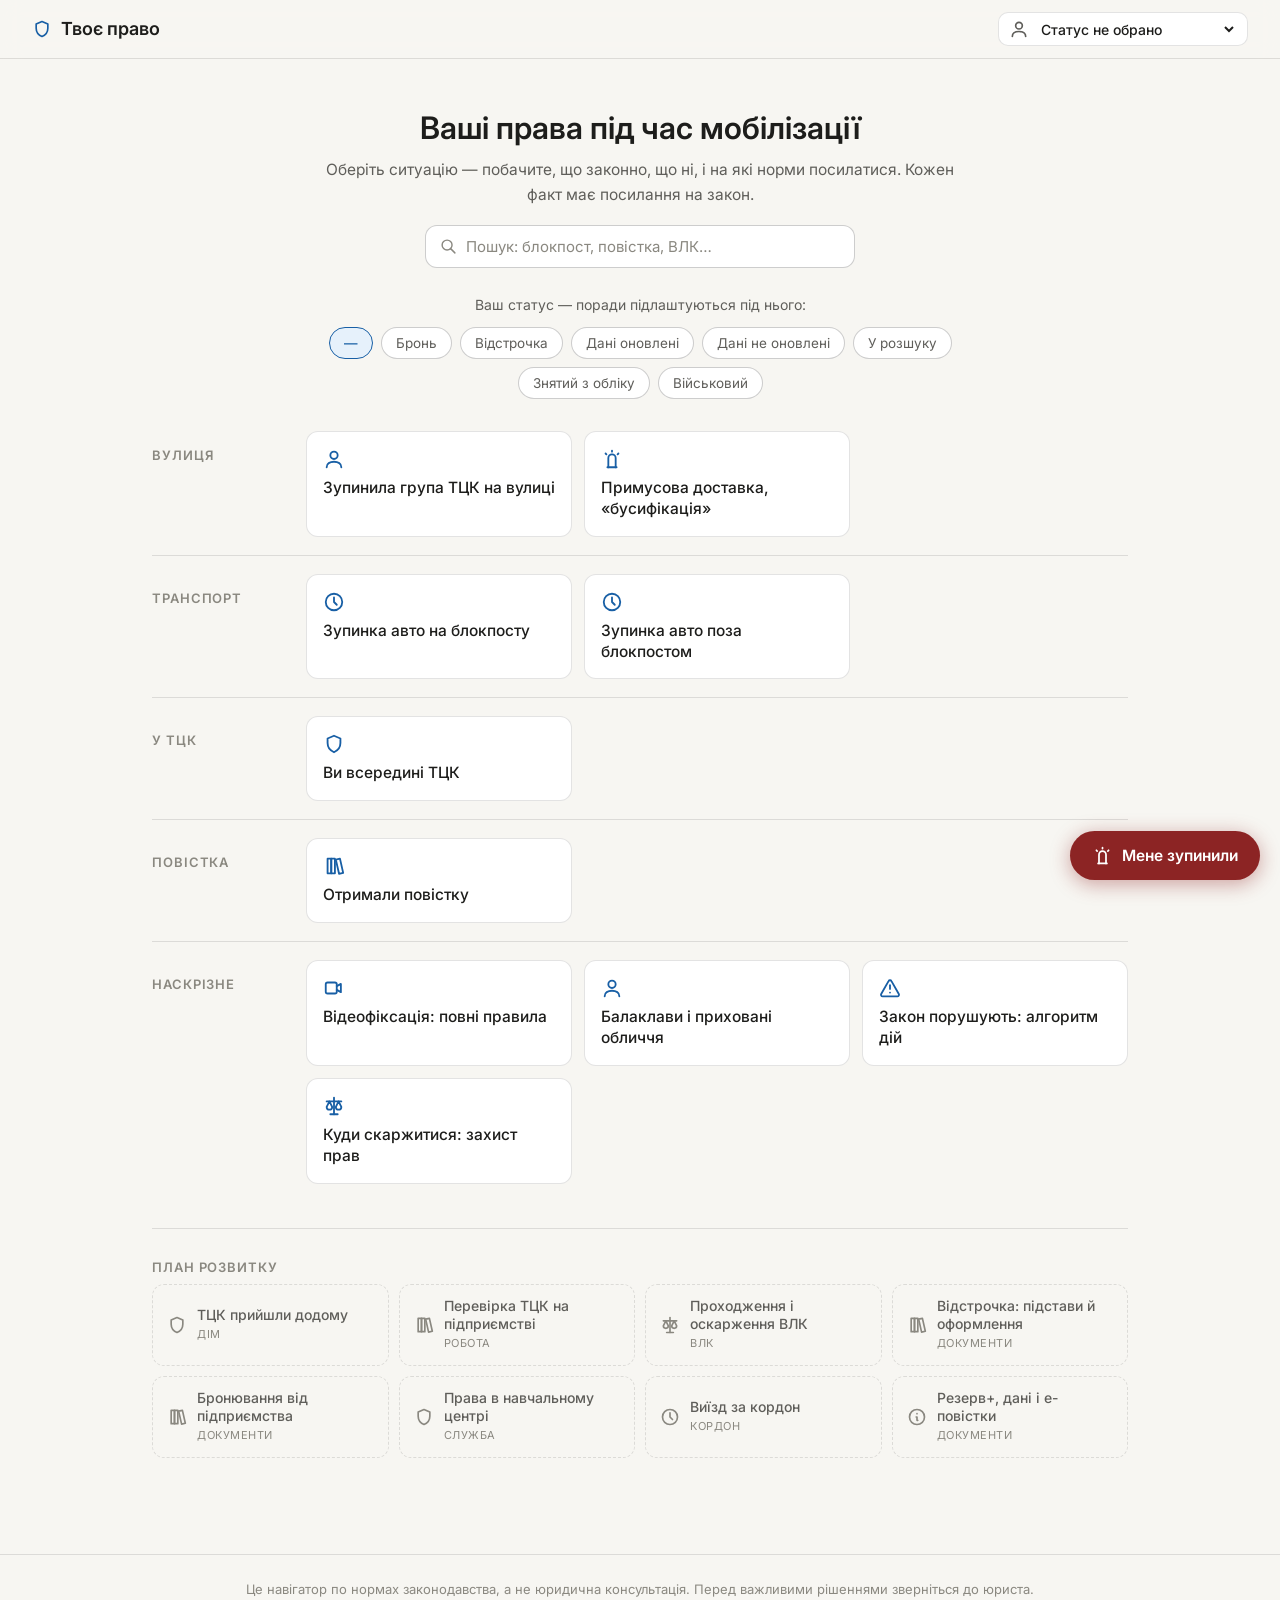
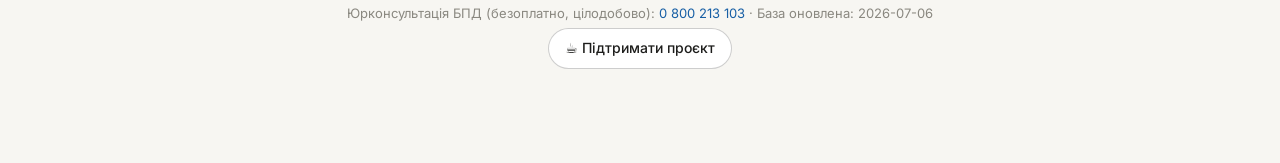
==== commit e513601d: "Hide archive link from header until backend is provisioned Archive stays reachable by direct link (#" ====
--- a/index.html
+++ b/index.html
@@ -57,10 +57,13 @@
     <span>Твоє право</span>
   </a>
   <div class="header-controls">
+    <!-- Архів поки не лінкуємо з інших сторінок: доступ лише за прямим посиланням #/archive.
+         Щоб відкрити публічно — розкоментувати.
     <a class="header-link" href="#/archive" title="Архів злочинів ТЦК і політичних справ">
       <svg class="icon"><use href="#i-books"/></svg>
       <span>Архів</span>
     </a>
+    -->
     <label class="status-picker" title="Ваш статус впливає на поради">
       <svg class="icon"><use href="#i-user"/></svg>
       <select id="status-select" aria-label="Ваш статус"></select>
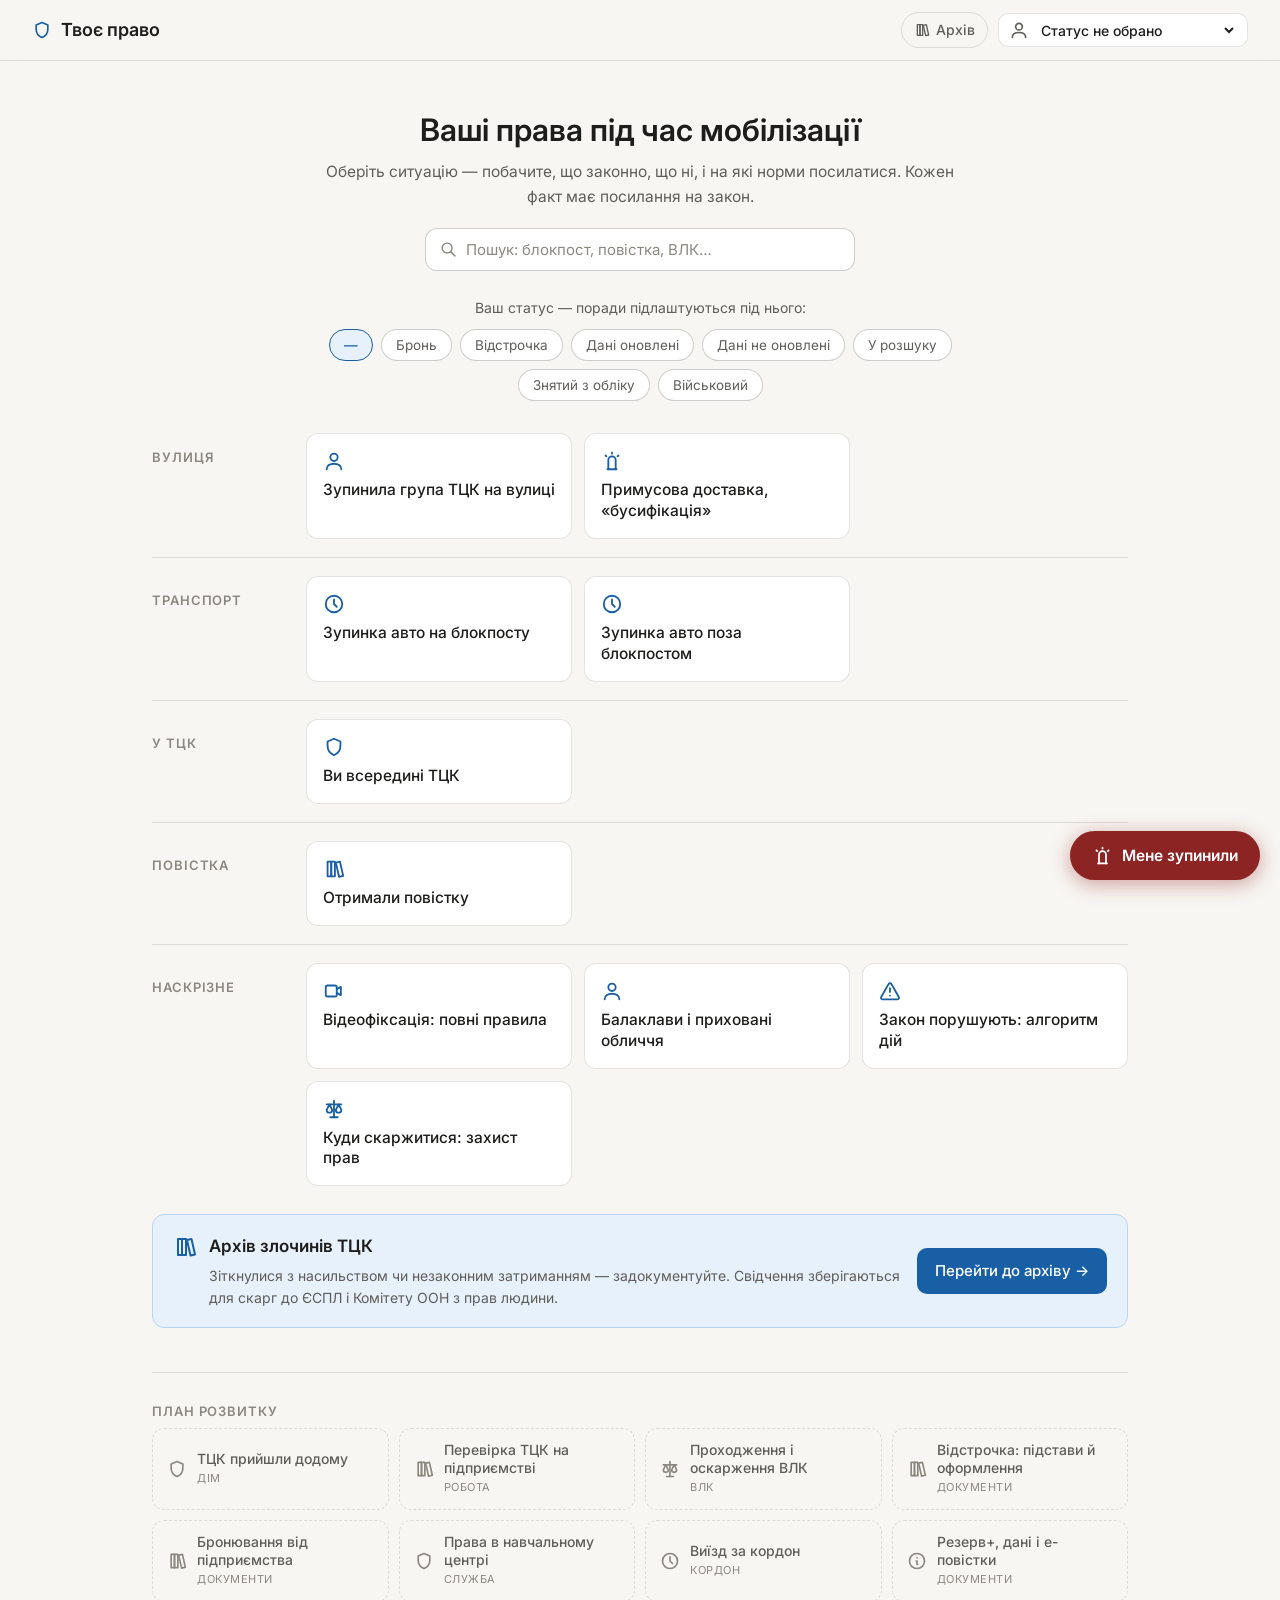
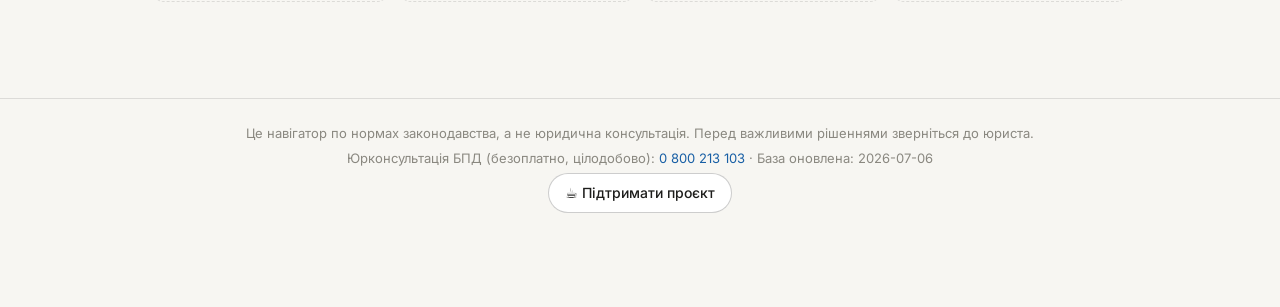
==== commit 75acabc5: "Support multiple evidence links; fix asset paths on nested routes One incident usually has several s" ====
--- a/index.html
+++ b/index.html
@@ -27,7 +27,7 @@
 <link rel="preconnect" href="https://fonts.googleapis.com">
 <link rel="preconnect" href="https://fonts.gstatic.com" crossorigin>
 <link href="https://fonts.googleapis.com/css2?family=Inter:wght@400;500;600&display=swap&subset=cyrillic" rel="stylesheet">
-<link rel="stylesheet" href="css/styles.css">
+<link rel="stylesheet" href="/css/styles.css">
 </head>
 <body>
 
@@ -52,18 +52,15 @@
 </svg>
 
 <header class="site-header">
-  <a class="brand" href="#/">
+  <a class="brand" href="/">
     <svg class="icon accent"><use href="#i-shield"/></svg>
     <span>Твоє право</span>
   </a>
   <div class="header-controls">
-    <!-- Архів поки не лінкуємо з інших сторінок: доступ лише за прямим посиланням #/archive.
-         Щоб відкрити публічно — розкоментувати.
-    <a class="header-link" href="#/archive" title="Архів злочинів ТЦК і політичних справ">
+    <a class="header-link" href="/archive" title="Архів злочинів ТЦК">
       <svg class="icon"><use href="#i-books"/></svg>
       <span>Архів</span>
     </a>
-    -->
     <label class="status-picker" title="Ваш статус впливає на поради">
       <svg class="icon"><use href="#i-user"/></svg>
       <select id="status-select" aria-label="Ваш статус"></select>
@@ -88,9 +85,9 @@
   </p>
 </footer>
 
-<script src="js/data.js"></script>
-<script src="js/archive-data.js"></script>
-<script src="js/archive.js"></script>
-<script src="js/app.js"></script>
+<script src="/js/data.js"></script>
+<script src="/js/archive-data.js"></script>
+<script src="/js/archive.js"></script>
+<script src="/js/app.js"></script>
 </body>
 </html>
--- a/css/styles.css
+++ b/css/styles.css
@@ -453,6 +453,27 @@
 .support-btn[hidden] { display: none; }
 
 /* ============ Архів ============ */
+.archive-cta {
+  display: flex; align-items: center; justify-content: space-between; gap: 16px; flex-wrap: wrap;
+  border: 1px solid var(--accent-border); background: var(--accent-bg);
+  border-radius: var(--radius); padding: 18px 20px; margin: 28px 0;
+}
+.archive-cta-text { display: flex; gap: 12px; align-items: flex-start; flex: 1; min-width: 260px; }
+.archive-cta-text > svg { width: 24px; height: 24px; color: var(--accent); flex-shrink: 0; margin-top: 2px; }
+.archive-cta h2 { margin: 0 0 4px; font-size: 17px; font-weight: 600; }
+.archive-cta p { margin: 0; font-size: 14px; color: var(--text-2); }
+.archive-cta-btn {
+  display: inline-flex; align-items: center; white-space: nowrap;
+  background: var(--accent); color: #fff; border-radius: 10px;
+  padding: 11px 18px; font-size: 15px; font-weight: 500;
+}
+.archive-cta-btn:hover { filter: brightness(1.06); text-decoration: none; }
+
+/* Розділ архіву — про документування, не про власну ситуацію:
+   ховаємо паніка-кнопку і перемикач статусу. */
+body.archive-mode .panic-fab,
+body.archive-mode .status-picker { display: none; }
+
 .header-link {
   display: inline-flex; align-items: center; gap: 6px;
   font-size: 14px; font-weight: 500; color: var(--text-2);
@@ -535,7 +556,6 @@
   border: 1px solid var(--border); border-radius: var(--radius); background: var(--surface); padding: 12px 14px;
 }
 .arc-row:hover { border-color: var(--accent); text-decoration: none; }
-.arc-row.is-example { opacity: .72; border-style: dashed; }
 .arc-row-icon svg { width: 22px; height: 22px; color: var(--accent); }
 .arc-row-main { flex: 1; min-width: 0; }
 .arc-row-title { margin: 0 0 2px; font-size: 15px; font-weight: 500; color: var(--text); }
@@ -577,6 +597,27 @@
 .arc-url-info { font-size: 13px; color: var(--text-2); margin-top: 8px; display: flex; align-items: center; gap: 6px; }
 .arc-url-info svg { width: 15px; height: 15px; color: var(--accent); }
 .arc-warn-inline { color: var(--warn); font-size: 12px; }
+.arc-link-row {
+  border: 1px solid var(--border); border-radius: var(--radius-sm);
+  background: var(--surface-2); padding: 12px; margin: 10px 0;
+}
+.arc-link-head { display: flex; align-items: center; justify-content: space-between; margin-bottom: 6px; }
+.arc-link-num { font-size: 12.5px; font-weight: 600; color: var(--text-2); }
+.arc-link-del {
+  border: none; background: none; cursor: pointer; color: var(--muted);
+  font-size: 15px; line-height: 1; padding: 2px 6px; border-radius: 6px;
+}
+.arc-link-del:hover { color: var(--danger); background: var(--danger-bg); }
+.arc-link-del[hidden] { display: none; }
+.arc-link-row input[type="url"] {
+  display: block; width: 100%;
+  font-family: var(--font); font-size: 14.5px; color: var(--text);
+  background: var(--surface); border: 1px solid var(--border-strong);
+  border-radius: 9px; padding: 9px 11px;
+}
+.arc-link-snap { margin-top: 8px; }
+#arc-add-link { margin-top: 4px; }
+
 .arc-snapshot { margin-top: 12px; border-top: 1px dashed var(--border); padding-top: 12px; }
 .arc-snap-btns { display: flex; gap: 8px; margin: 8px 0; flex-wrap: wrap; }
 .arc-actors { border: none; padding: 0; margin: 12px 0 0; }
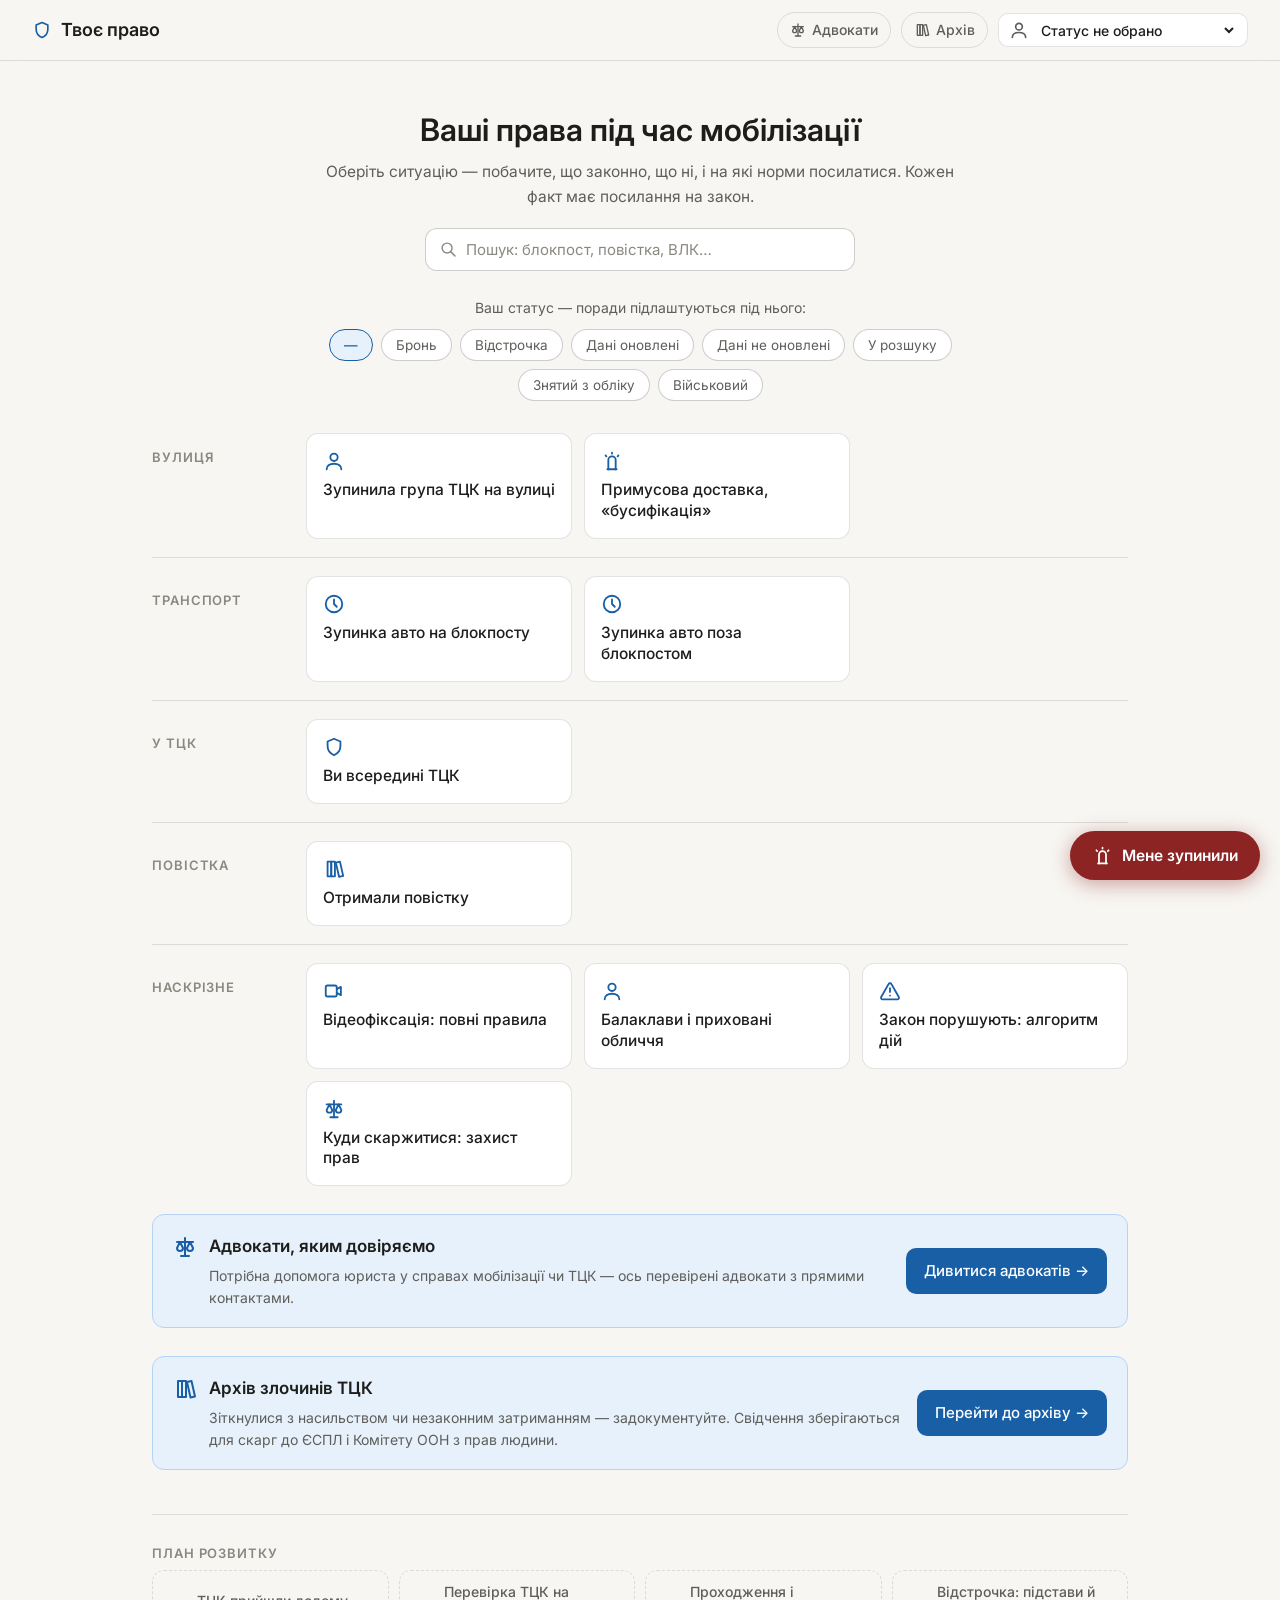
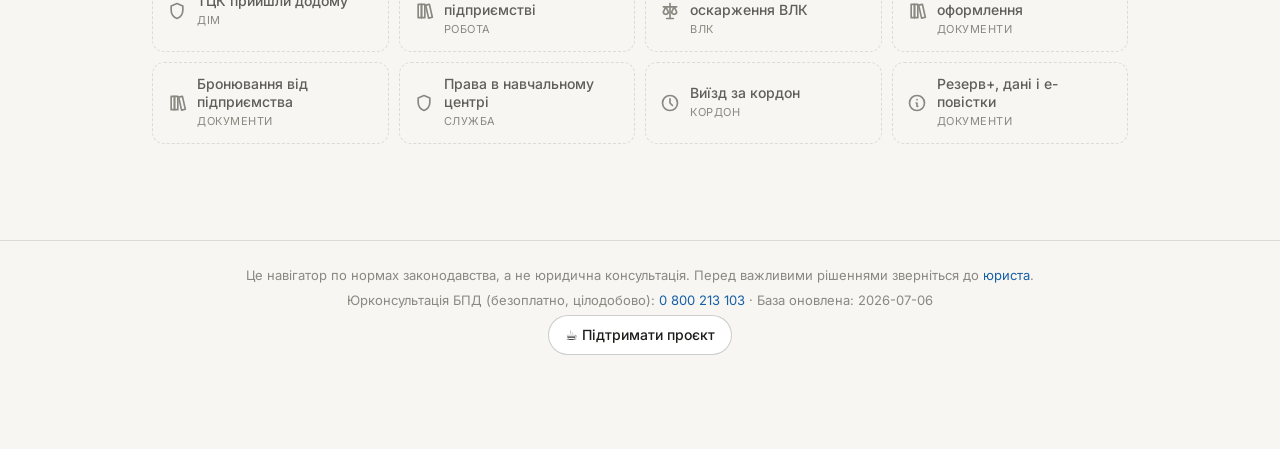
==== commit ac366936: "Add "Адвокати, яким довіряємо" section (/advokaty) New trusted-lawyers directory rendered from js/la" ====
--- a/index.html
+++ b/index.html
@@ -57,6 +57,10 @@
     <span>Твоє право</span>
   </a>
   <div class="header-controls">
+    <a class="header-link" href="/advokaty" title="Адвокати, яким довіряємо">
+      <svg class="icon"><use href="#i-scale"/></svg>
+      <span>Адвокати</span>
+    </a>
     <a class="header-link" href="/archive" title="Архів злочинів ТЦК">
       <svg class="icon"><use href="#i-books"/></svg>
       <span>Архів</span>
@@ -78,7 +82,7 @@
 <div id="panic-overlay" class="panic-overlay" hidden></div>
 
 <footer class="site-footer">
-  <p>Це навігатор по нормах законодавства, а не юридична консультація. Перед важливими рішеннями зверніться до юриста.</p>
+  <p>Це навігатор по нормах законодавства, а не юридична консультація. Перед важливими рішеннями зверніться до <a href="/advokaty">юриста</a>.</p>
   <p>Юрконсультація БПД (безоплатно, цілодобово): <a href="tel:0800213103">0 800 213 103</a> · База оновлена: <span id="db-date"></span></p>
   <p class="footer-support">
     <a id="support-link" class="support-btn" href="#" target="_blank" rel="noopener" hidden>☕ Підтримати проєкт</a>
@@ -86,6 +90,7 @@
 </footer>
 
 <script src="/js/data.js"></script>
+<script src="/js/lawyers-data.js"></script>
 <script src="/js/archive-data.js"></script>
 <script src="/js/archive.js"></script>
 <script src="/js/app.js"></script>
--- a/css/styles.css
+++ b/css/styles.css
@@ -187,6 +187,41 @@
 .expert-role { margin: 0; font-size: 14px; font-weight: 600; color: var(--text); }
 .expert-hint { margin: 2px 0 0; font-size: 13px; color: var(--muted); }
 article > .expert-slot { margin: 0 0 20px; max-width: none; }
+
+/* Адвокати */
+.lawyer-grid {
+  display: grid; grid-template-columns: repeat(auto-fill, minmax(300px, 1fr));
+  gap: 16px; margin-top: 24px;
+}
+.lawyer-card {
+  display: flex; gap: 16px; align-items: flex-start;
+  border: 1px solid var(--border); border-radius: var(--radius);
+  padding: 16px; background: var(--surface);
+}
+.lawyer-photo {
+  width: 72px; height: 72px; border-radius: 50%;
+  object-fit: cover; flex-shrink: 0; background: var(--surface-2);
+}
+.lawyer-photo.placeholder {
+  display: flex; align-items: center; justify-content: center; color: var(--muted);
+}
+.lawyer-photo.placeholder .icon { width: 34px; height: 34px; }
+.lawyer-body { min-width: 0; }
+.lawyer-role {
+  margin: 0; font-size: 12px; font-weight: 600; text-transform: uppercase;
+  letter-spacing: .06em; color: var(--muted);
+}
+.lawyer-name { margin: 2px 0 10px; font-size: 17px; font-weight: 600; line-height: 1.3; }
+.lawyer-card .badges { margin-bottom: 12px; }
+.lawyer-contacts { display: flex; flex-wrap: wrap; gap: 8px; }
+.lawyer-contact {
+  display: inline-flex; align-items: center; gap: 6px;
+  font-size: 14px; font-weight: 500; color: var(--accent);
+  border: 1px solid var(--border-strong); border-radius: 999px;
+  padding: 6px 12px; background: var(--surface-2);
+}
+.lawyer-contact:hover { border-color: var(--accent); text-decoration: none; }
+.lawyer-contact svg { width: 15px; height: 15px; }
 
 .groups { margin-top: 32px; }
 .group-block { margin-bottom: 26px; }
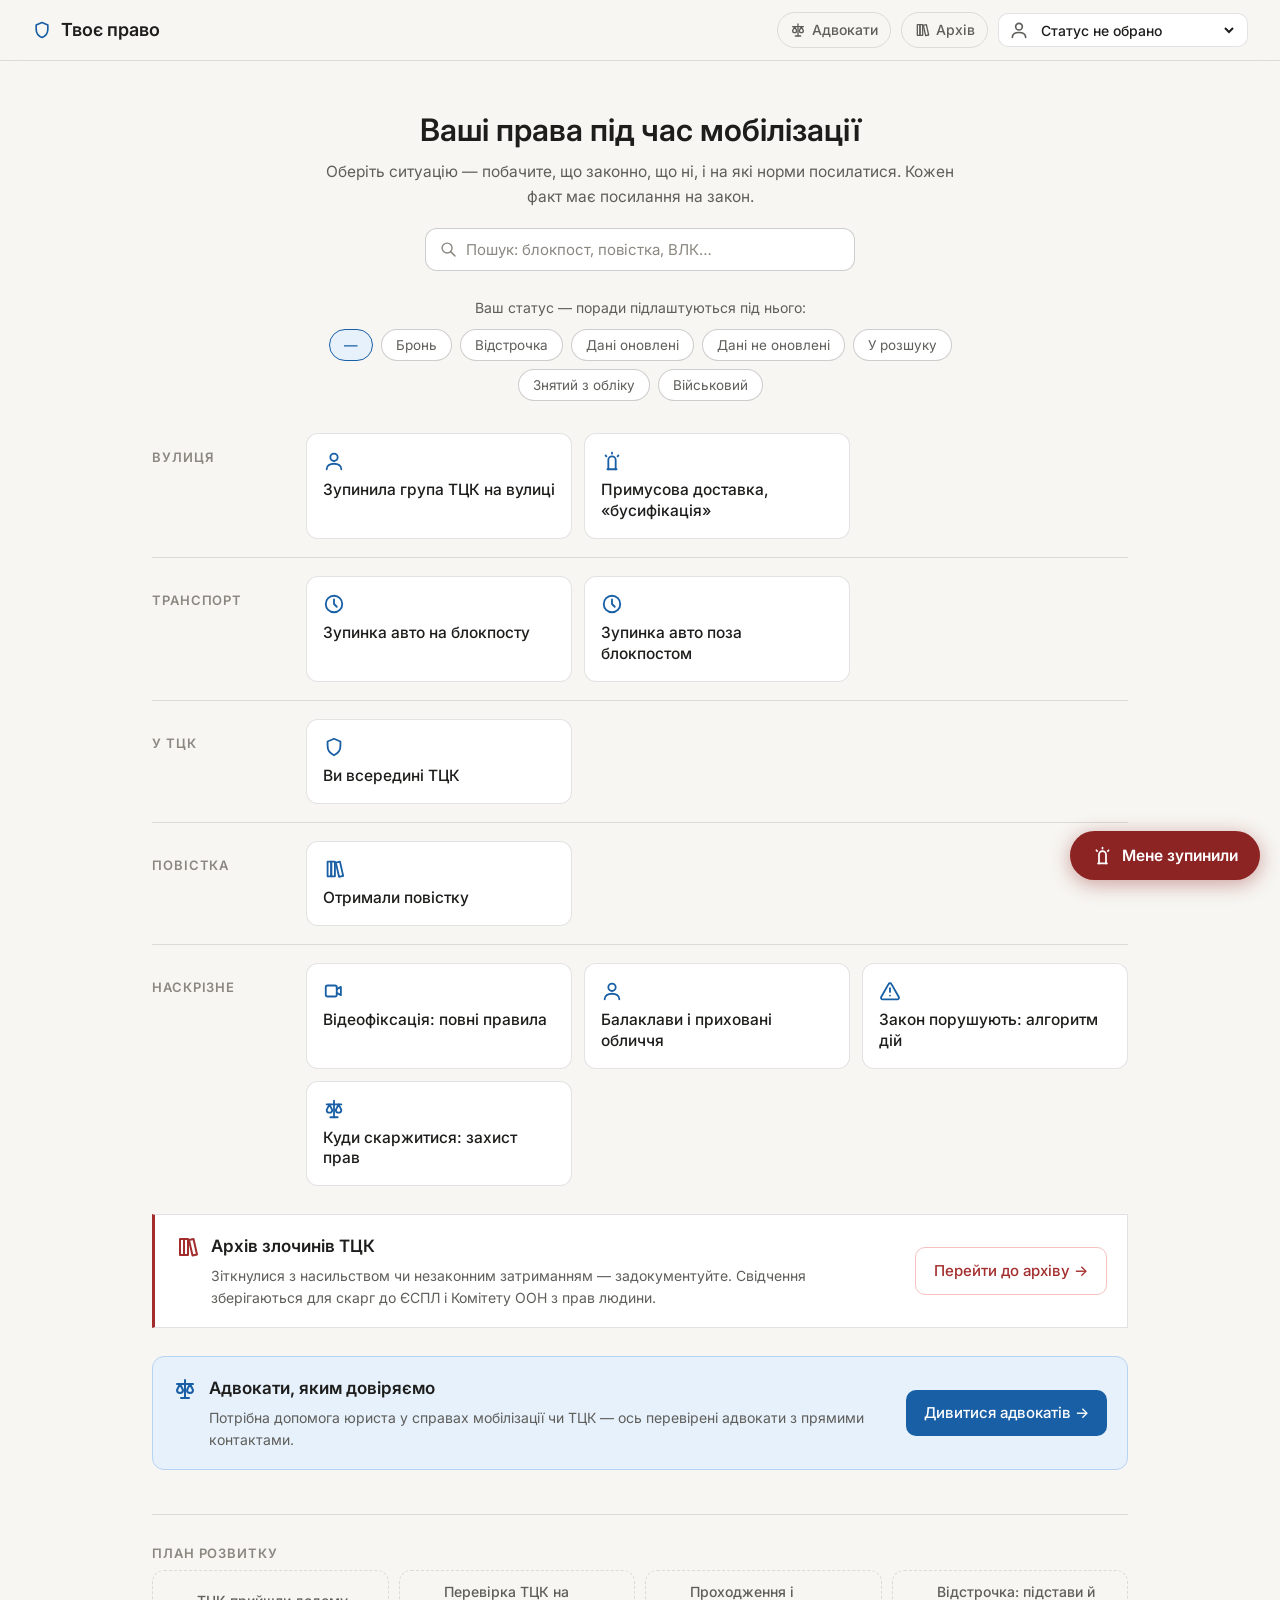
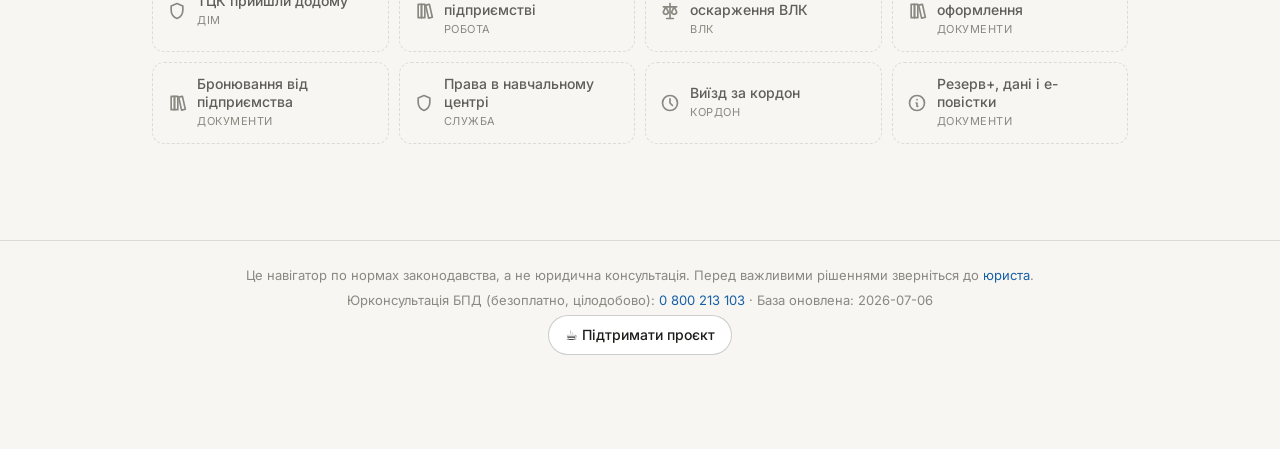
==== commit e4acf764: "Add Telegram channel entry points + channel avatars Channel link is gated on TELEGRAM_URL in js/data" ====
--- a/index.html
+++ b/index.html
@@ -48,6 +48,7 @@
   <symbol id="i-clock" viewBox="0 0 24 24" fill="none" stroke="currentColor" stroke-width="2" stroke-linecap="round" stroke-linejoin="round"><circle cx="12" cy="12" r="9"/><path d="M12 7v5l3 3"/></symbol>
   <symbol id="i-info" viewBox="0 0 24 24" fill="none" stroke="currentColor" stroke-width="2" stroke-linecap="round" stroke-linejoin="round"><circle cx="12" cy="12" r="9"/><path d="M12 8h.01"/><path d="M11 12h1v4h1"/></symbol>
   <symbol id="i-link" viewBox="0 0 24 24" fill="none" stroke="currentColor" stroke-width="2" stroke-linecap="round" stroke-linejoin="round"><path d="M9 15l6-6"/><path d="M11 6l1-1a4 4 0 0 1 6 6l-1 1"/><path d="M13 18l-1 1a4 4 0 0 1-6-6l1-1"/></symbol>
+  <symbol id="i-telegram" viewBox="0 0 24 24" fill="none" stroke="currentColor" stroke-width="2" stroke-linecap="round" stroke-linejoin="round"><path d="M22 2L11 13"/><path d="M22 2l-7 20-4-9-9-4 20-7z"/></symbol>
   <symbol id="i-lock" viewBox="0 0 24 24" fill="none" stroke="currentColor" stroke-width="2" stroke-linecap="round" stroke-linejoin="round"><rect x="5" y="11" width="14" height="10" rx="2"/><path d="M8 11V7a4 4 0 0 1 8 0v4"/></symbol>
 </svg>
 
@@ -85,6 +86,9 @@
   <p>Це навігатор по нормах законодавства, а не юридична консультація. Перед важливими рішеннями зверніться до <a href="/advokaty">юриста</a>.</p>
   <p>Юрконсультація БПД (безоплатно, цілодобово): <a href="tel:0800213103">0 800 213 103</a> · База оновлена: <span id="db-date"></span></p>
   <p class="footer-support">
+    <a id="tg-link" class="footer-tg" href="#" target="_blank" rel="noopener" data-tg="footer" hidden>
+      <svg class="icon" aria-hidden="true"><use href="#i-telegram"/></svg> Канал у Telegram
+    </a>
     <a id="support-link" class="support-btn" href="#" target="_blank" rel="noopener" hidden>☕ Підтримати проєкт</a>
   </p>
 </footer>
--- a/css/styles.css
+++ b/css/styles.css
@@ -487,6 +487,17 @@
 .support-btn:hover { border-color: var(--accent); color: var(--accent); text-decoration: none; }
 .support-btn[hidden] { display: none; }
 
+/* Посилання на канал — та сама пігулка, що й «Підтримати», поруч у підвалі. */
+.footer-tg {
+  display: inline-flex; align-items: center; gap: 7px; margin-right: 8px;
+  border: 1px solid var(--border-strong); border-radius: 999px;
+  padding: 8px 16px; font-size: 14px; font-weight: 500;
+  color: var(--text); background: var(--surface);
+}
+.footer-tg:hover { border-color: var(--accent); color: var(--accent); text-decoration: none; }
+.footer-tg[hidden] { display: none; }
+.footer-tg svg { width: 16px; height: 16px; }
+
 /* ============ Архів ============ */
 .archive-cta {
   display: flex; align-items: center; justify-content: space-between; gap: 16px; flex-wrap: wrap;
@@ -503,6 +514,31 @@
   padding: 11px 18px; font-size: 15px; font-weight: 500;
 }
 .archive-cta-btn:hover { filter: brightness(1.06); text-decoration: none; }
+
+/* Архів — тяжка правозахисна тема: стриманий вигляд замість «радісного» синього.
+   Нейтральна картка + лівий danger-акцент, вторинна (outline) кнопка. */
+.archive-cta.grave {
+  background: var(--surface); border: 1px solid var(--border);
+  border-left: 3px solid var(--danger); border-radius: 0;
+}
+.archive-cta.grave .archive-cta-text > svg { color: var(--danger); }
+.archive-cta.grave .archive-cta-btn {
+  background: transparent; color: var(--danger);
+  border: 1px solid var(--danger-border);
+}
+.archive-cta.grave .archive-cta-btn:hover { filter: none; background: var(--danger-bg); }
+
+/* Канал — не термінова дія: найтихіший з трьох блоків на головній,
+   нейтральна картка і вторинна кнопка, щоб не конкурував з архівом. */
+.archive-cta.tg { background: var(--surface); border-color: var(--border); }
+.archive-cta.tg .archive-cta-text > svg { color: var(--text-2); }
+.archive-cta.tg .archive-cta-btn {
+  background: transparent; color: var(--text);
+  border: 1px solid var(--border-strong);
+}
+.archive-cta.tg .archive-cta-btn:hover {
+  filter: none; border-color: var(--accent); color: var(--accent);
+}
 
 /* Розділ архіву — про документування, не про власну ситуацію:
    ховаємо паніка-кнопку і перемикач статусу. */
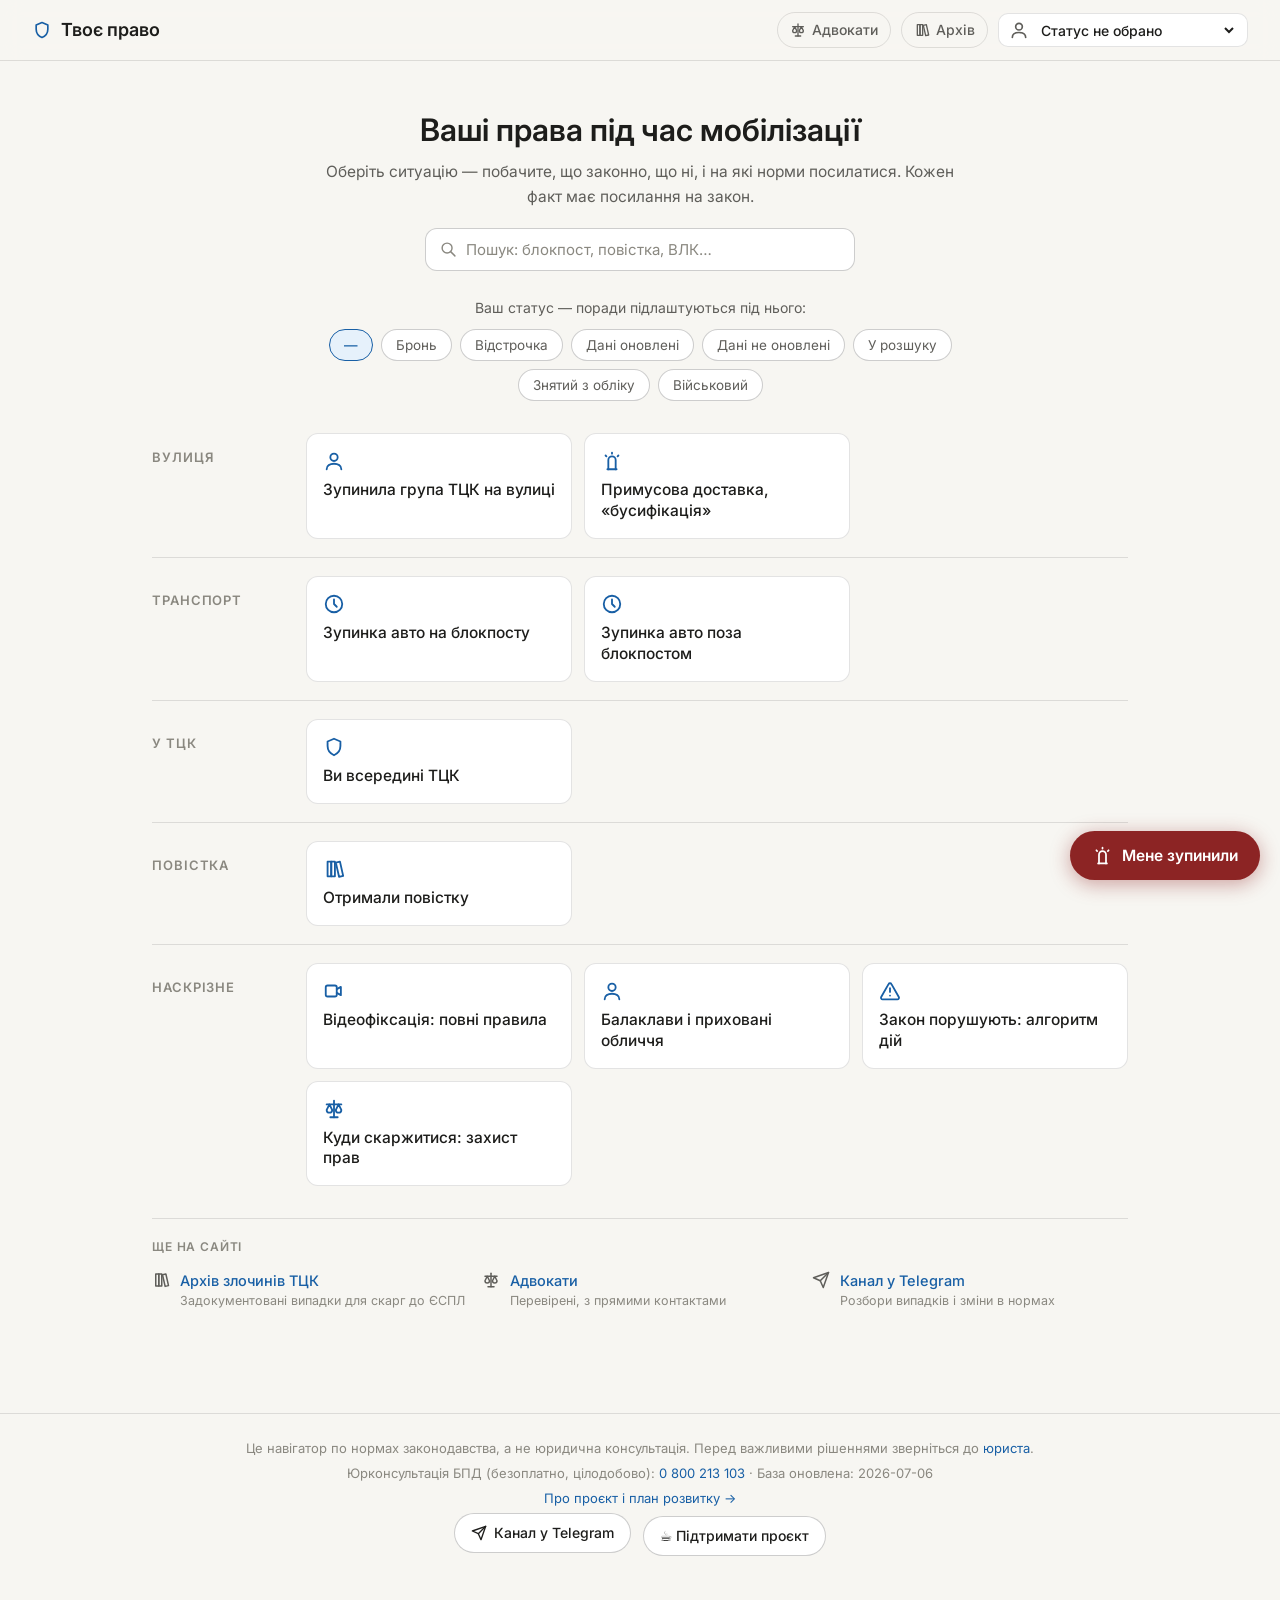
==== commit 324c1a1b: "Move the three home CTAs to where they are earned The home page ended with three promo cards of the " ====
--- a/index.html
+++ b/index.html
@@ -85,6 +85,7 @@
 <footer class="site-footer">
   <p>Це навігатор по нормах законодавства, а не юридична консультація. Перед важливими рішеннями зверніться до <a href="/advokaty">юриста</a>.</p>
   <p>Юрконсультація БПД (безоплатно, цілодобово): <a href="tel:0800213103">0 800 213 103</a> · База оновлена: <span id="db-date"></span></p>
+  <p><a href="/pro-proekt">Про проєкт і план розвитку →</a></p>
   <p class="footer-support">
     <a id="tg-link" class="footer-tg" href="#" target="_blank" rel="noopener" data-tg="footer" hidden>
       <svg class="icon" aria-hidden="true"><use href="#i-telegram"/></svg> Канал у Telegram
--- a/css/styles.css
+++ b/css/styles.css
@@ -499,46 +499,57 @@
 .footer-tg svg { width: 16px; height: 16px; }
 
 /* ============ Архів ============ */
-.archive-cta {
-  display: flex; align-items: center; justify-content: space-between; gap: 16px; flex-wrap: wrap;
-  border: 1px solid var(--accent-border); background: var(--accent-bg);
-  border-radius: var(--radius); padding: 18px 20px; margin: 28px 0;
-}
-.archive-cta-text { display: flex; gap: 12px; align-items: flex-start; flex: 1; min-width: 260px; }
-.archive-cta-text > svg { width: 24px; height: 24px; color: var(--accent); flex-shrink: 0; margin-top: 2px; }
-.archive-cta h2 { margin: 0 0 4px; font-size: 17px; font-weight: 600; }
-.archive-cta p { margin: 0; font-size: 14px; color: var(--text-2); }
-.archive-cta-btn {
-  display: inline-flex; align-items: center; white-space: nowrap;
-  background: var(--accent); color: #fff; border-radius: 10px;
-  padding: 11px 18px; font-size: 15px; font-weight: 500;
-}
-.archive-cta-btn:hover { filter: brightness(1.06); text-decoration: none; }
-
-/* Архів — тяжка правозахисна тема: стриманий вигляд замість «радісного» синього.
-   Нейтральна картка + лівий danger-акцент, вторинна (outline) кнопка. */
-.archive-cta.grave {
+/* Ряд «Ще на сайті» — фінал головної. Це навігація, а не заклики: однакова
+   вага в усіх трьох, жодної залитої кнопки, жодного кольорового фону. */
+.also { margin: 32px 0 8px; padding-top: 18px; border-top: 1px solid var(--border); }
+.also > h2 {
+  margin: 0 0 12px; font-size: 12px; font-weight: 600;
+  text-transform: uppercase; letter-spacing: .07em; color: var(--muted);
+}
+.also-row { display: grid; grid-template-columns: repeat(auto-fit, minmax(220px, 1fr)); gap: 14px; }
+.also-item { display: flex; gap: 10px; align-items: flex-start; }
+.also-item:hover { text-decoration: none; }
+.also-item > svg { width: 18px; height: 18px; color: var(--text-2); flex-shrink: 0; margin-top: 2px; }
+.also-item b { display: block; font-size: 14.5px; font-weight: 500; color: var(--accent); }
+.also-item > span > span { display: block; font-size: 12.5px; color: var(--muted); line-height: 1.4; }
+.also-item:hover b { text-decoration: underline; }
+
+/* «Що далі» — кінець сторінки ситуації. Тут людина щойно дізналася, що з нею
+   вчинили незаконно, тому дії стоять за терміновістю: своя справа, потім юрист. */
+.next { margin: 34px 0 8px; padding-top: 18px; border-top: 1px solid var(--border); }
+.next > h2 {
+  margin: 0 0 14px; font-size: 12px; font-weight: 600;
+  text-transform: uppercase; letter-spacing: .07em; color: var(--muted);
+}
+.next-item {
+  display: flex; gap: 13px; align-items: flex-start;
   background: var(--surface); border: 1px solid var(--border);
-  border-left: 3px solid var(--danger); border-radius: 0;
-}
-.archive-cta.grave .archive-cta-text > svg { color: var(--danger); }
-.archive-cta.grave .archive-cta-btn {
-  background: transparent; color: var(--danger);
-  border: 1px solid var(--danger-border);
-}
-.archive-cta.grave .archive-cta-btn:hover { filter: none; background: var(--danger-bg); }
-
-/* Канал — не термінова дія: найтихіший з трьох блоків на головній,
-   нейтральна картка і вторинна кнопка, щоб не конкурував з архівом. */
-.archive-cta.tg { background: var(--surface); border-color: var(--border); }
-.archive-cta.tg .archive-cta-text > svg { color: var(--text-2); }
-.archive-cta.tg .archive-cta-btn {
-  background: transparent; color: var(--text);
-  border: 1px solid var(--border-strong);
-}
-.archive-cta.tg .archive-cta-btn:hover {
-  filter: none; border-color: var(--accent); color: var(--accent);
-}
+  border-radius: var(--radius); padding: 15px 17px; margin-bottom: 10px;
+}
+/* Архів — тяжка тема: стриманий вигляд замість «радісного» синього. */
+.next-item.grave { border-radius: 0; border-left: 3px solid var(--danger); }
+.next-item > svg { width: 20px; height: 20px; flex-shrink: 0; margin-top: 2px; color: var(--text-2); }
+.next-item.grave > svg { color: var(--danger); }
+.next-body { flex: 1; min-width: 0; }
+.next-body h3 { margin: 0 0 4px; font-size: 15px; font-weight: 600; }
+.next-body p { margin: 0 0 10px; font-size: 14px; color: var(--text-2); line-height: 1.45; }
+.next-act { font-size: 14px; font-weight: 500; }
+.next-item.grave .next-act { color: var(--danger); }
+
+/* Канал — навмисно не картка й не кнопка: візуально це виноска, а не заклик. */
+.tg-line {
+  display: flex; gap: 12px; align-items: flex-start;
+  padding-top: 14px; margin-top: 14px; border-top: 1px solid var(--border);
+}
+.tg-line > svg { width: 18px; height: 18px; color: var(--muted); flex-shrink: 0; margin-top: 3px; }
+.tg-line p { margin: 0; font-size: 14px; color: var(--text-2); line-height: 1.5; }
+.tg-line a { font-weight: 500; white-space: nowrap; }
+
+/* Сторінка «Про проєкт» */
+.about { max-width: 760px; margin: 0 auto; }
+.about h1 { font-size: 26px; margin: 10px 0 12px; }
+.about-lead { font-size: 16px; color: var(--text-2); line-height: 1.6; margin: 0 0 8px; }
+.about-p { font-size: 14.5px; color: var(--text-2); line-height: 1.55; margin: 0; }
 
 /* Розділ архіву — про документування, не про власну ситуацію:
    ховаємо паніка-кнопку і перемикач статусу. */
